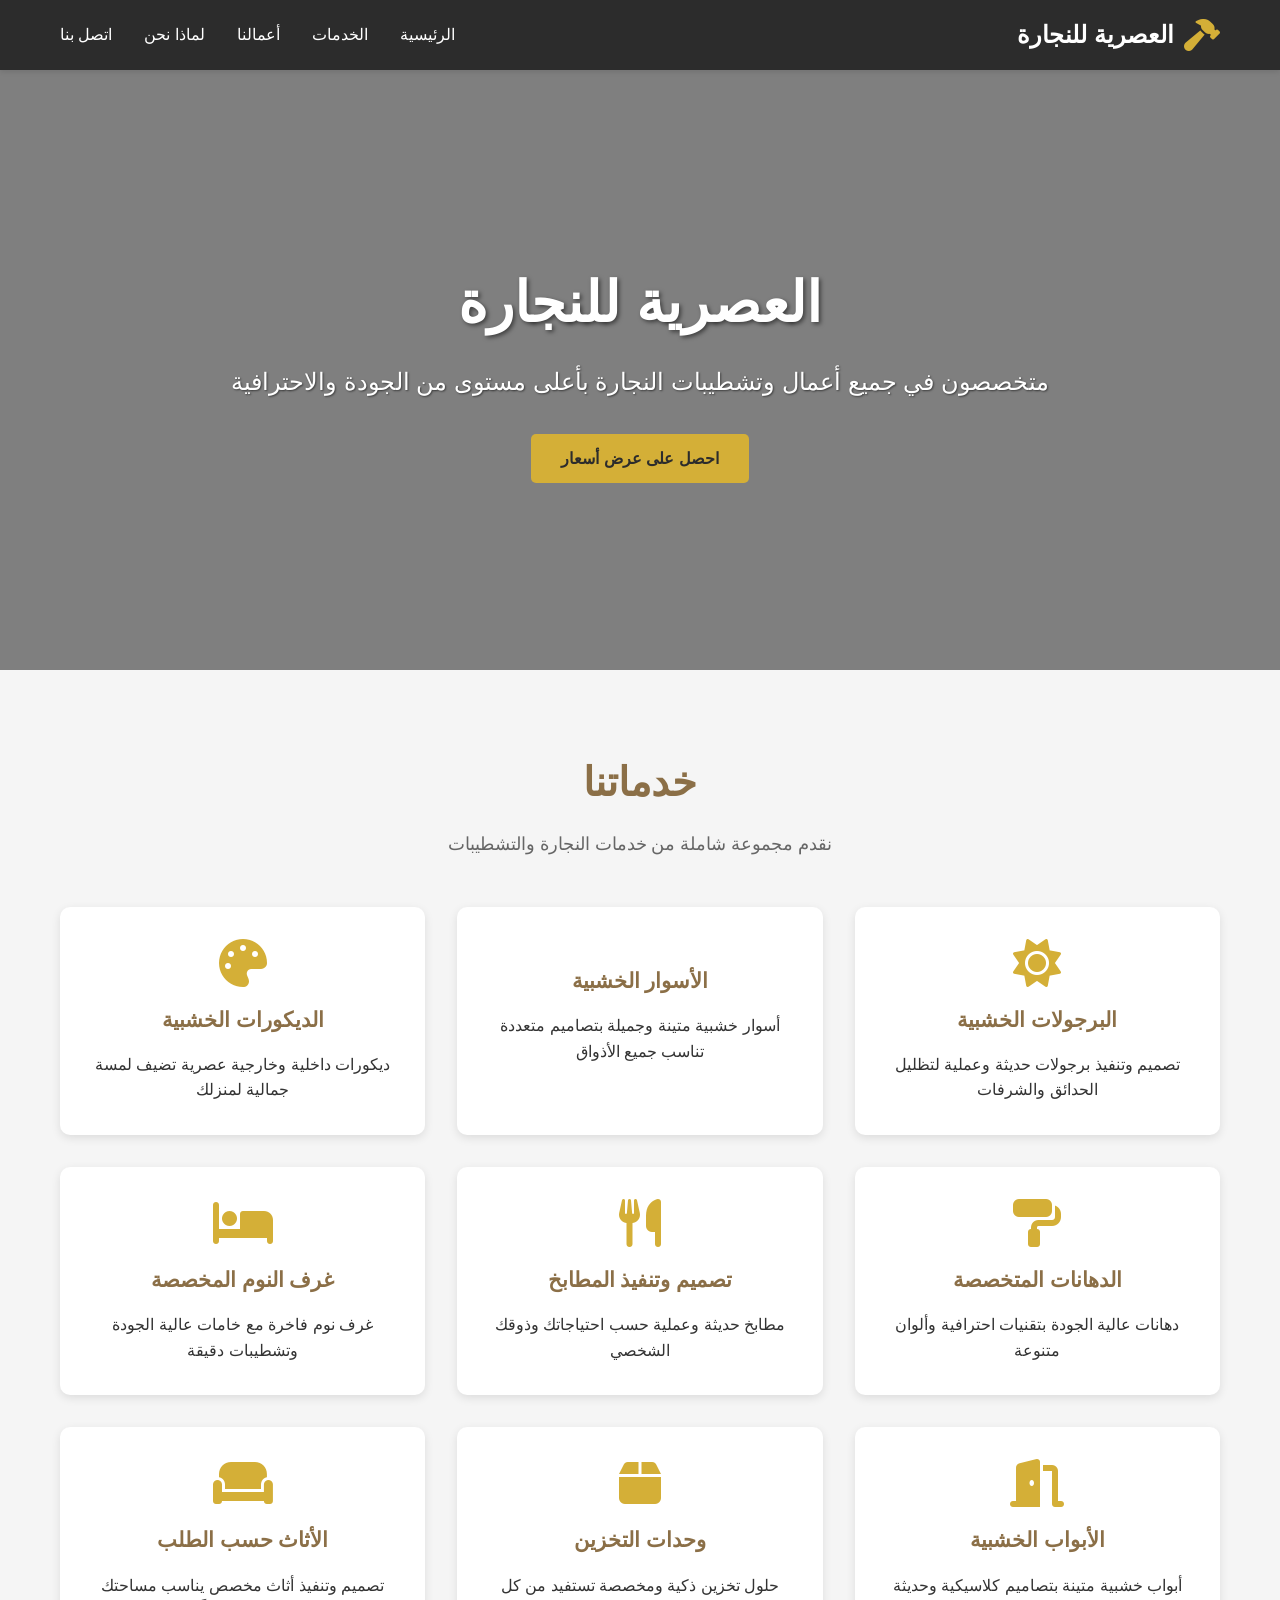
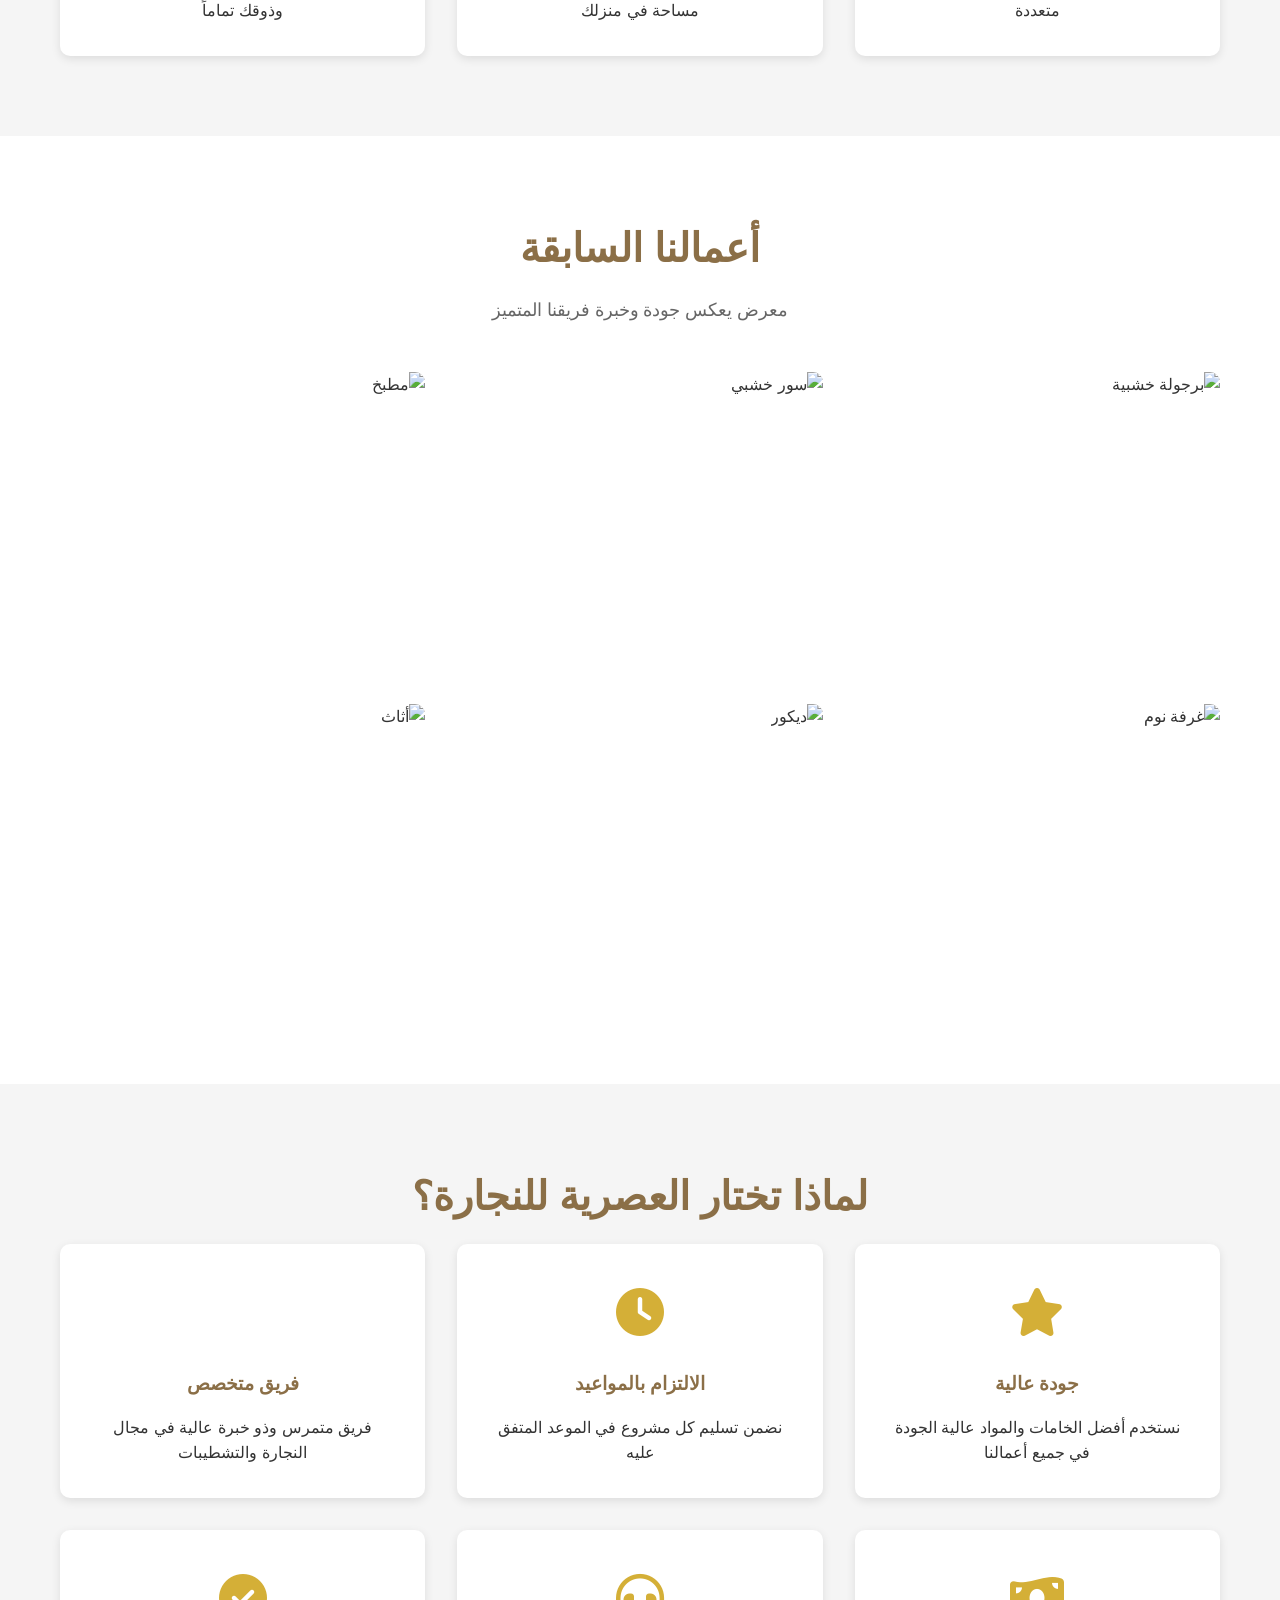
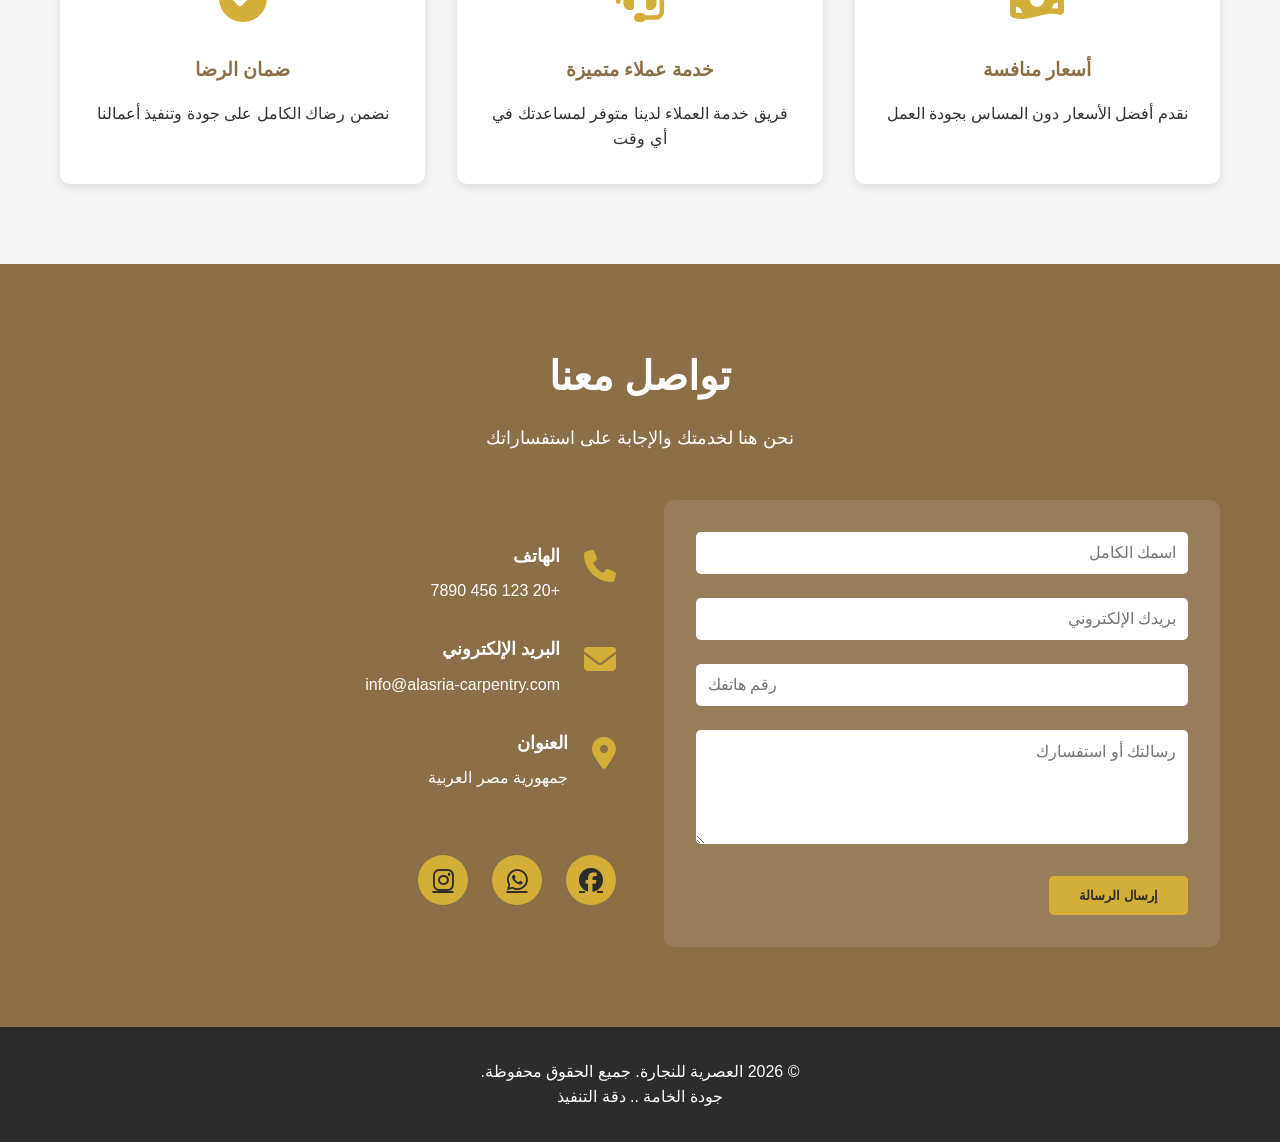
==== index.html @ afbfb650 "Initial commit: Complete Al-Asria Carpentry website with HTML, CSS, and JavaScript" ====
<!DOCTYPE html>
<html lang="ar" dir="rtl">
<head>
    <meta charset="UTF-8">
    <meta name="viewport" content="width=device-width, initial-scale=1.0">
    <title>العصرية للنجارة - متخصصون في أعمال النجارة والتشطيبات</title>
    <link rel="stylesheet" href="https://cdnjs.cloudflare.com/ajax/libs/font-awesome/6.4.0/css/all.min.css">
    <link rel="stylesheet" href="styles.css">
</head>
<body>
    <!-- Navigation Bar -->
    <nav class="navbar">
        <div class="container">
            <div class="nav-brand">
                <i class="fas fa-hammer"></i>
                <span>العصرية للنجارة</span>
            </div>
            <ul class="nav-menu">
                <li><a href="#home">الرئيسية</a></li>
                <li><a href="#services">الخدمات</a></li>
                <li><a href="#gallery">أعمالنا</a></li>
                <li><a href="#why-us">لماذا نحن</a></li>
                <li><a href="#contact">اتصل بنا</a></li>
            </ul>
            <div class="hamburger">
                <span></span>
                <span></span>
                <span></span>
            </div>
        </div>
    </nav>

    <!-- Hero Section -->
    <section id="home" class="hero">
        <div class="hero-content">
            <h1>العصرية للنجارة</h1>
            <p>متخصصون في جميع أعمال وتشطيبات النجارة بأعلى مستوى من الجودة والاحترافية</p>
            <a href="#contact" class="btn btn-primary">احصل على عرض أسعار</a>
        </div>
    </section>

    <!-- Services Section -->
    <section id="services" class="services">
        <div class="container">
            <h2>خدماتنا</h2>
            <p class="section-subtitle">نقدم مجموعة شاملة من خدمات النجارة والتشطيبات</p>
            
            <div class="services-grid">
                <div class="service-card">
                    <i class="fas fa-sun"></i>
                    <h3>البرجولات الخشبية</h3>
                    <p>تصميم وتنفيذ برجولات حديثة وعملية لتظليل الحدائق والشرفات</p>
                </div>

                <div class="service-card">
                    <i class="fas fa-fence"></i>
                    <h3>الأسوار الخشبية</h3>
                    <p>أسوار خشبية متينة وجميلة بتصاميم متعددة تناسب جميع الأذواق</p>
                </div>

                <div class="service-card">
                    <i class="fas fa-palette"></i>
                    <h3>الديكورات الخشبية</h3>
                    <p>ديكورات داخلية وخارجية عصرية تضيف لمسة جمالية لمنزلك</p>
                </div>

                <div class="service-card">
                    <i class="fas fa-paint-roller"></i>
                    <h3>الدهانات المتخصصة</h3>
                    <p>دهانات عالية الجودة بتقنيات احترافية وألوان متنوعة</p>
                </div>

                <div class="service-card">
                    <i class="fas fa-utensils"></i>
                    <h3>تصميم وتنفيذ المطابخ</h3>
                    <p>مطابخ حديثة وعملية حسب احتياجاتك وذوقك الشخصي</p>
                </div>

                <div class="service-card">
                    <i class="fas fa-bed"></i>
                    <h3>غرف النوم المخصصة</h3>
                    <p>غرف نوم فاخرة مع خامات عالية الجودة وتشطيبات دقيقة</p>
                </div>

                <div class="service-card">
                    <i class="fas fa-door-open"></i>
                    <h3>الأبواب الخشبية</h3>
                    <p>أبواب خشبية متينة بتصاميم كلاسيكية وحديثة متعددة</p>
                </div>

                <div class="service-card">
                    <i class="fas fa-box"></i>
                    <h3>وحدات التخزين</h3>
                    <p>حلول تخزين ذكية ومخصصة تستفيد من كل مساحة في منزلك</p>
                </div>

                <div class="service-card">
                    <i class="fas fa-couch"></i>
                    <h3>الأثاث حسب الطلب</h3>
                    <p>تصميم وتنفيذ أثاث مخصص يناسب مساحتك وذوقك تماماً</p>
                </div>
            </div>
        </div>
    </section>

    <!-- Gallery Section -->
    <section id="gallery" class="gallery">
        <div class="container">
            <h2>أعمالنا السابقة</h2>
            <p class="section-subtitle">معرض يعكس جودة وخبرة فريقنا المتميز</p>
            
            <div class="gallery-grid">
                <div class="gallery-item">
                    <img src="https://via.placeholder.com/400x300?text=برجولة+خشبية" alt="برجولة خشبية">
                    <div class="gallery-overlay">
                        <h4>برجولة حديثة</h4>
                    </div>
                </div>

                <div class="gallery-item">
                    <img src="https://via.placeholder.com/400x300?text=سور+خشبي" alt="سور خشبي">
                    <div class="gallery-overlay">
                        <h4>سور خشبي عصري</h4>
                    </div>
                </div>

                <div class="gallery-item">
                    <img src="https://via.placeholder.com/400x300?text=مطبخ+مخصص" alt="مطبخ">
                    <div class="gallery-overlay">
                        <h4>مطبخ حديث</h4>
                    </div>
                </div>

                <div class="gallery-item">
                    <img src="https://via.placeholder.com/400x300?text=غرفة+نوم" alt="غرفة نوم">
                    <div class="gallery-overlay">
                        <h4>غرفة نوم فاخرة</h4>
                    </div>
                </div>

                <div class="gallery-item">
                    <img src="https://via.placeholder.com/400x300?text=ديكور+داخلي" alt="ديكور">
                    <div class="gallery-overlay">
                        <h4>ديكور داخلي</h4>
                    </div>
                </div>

                <div class="gallery-item">
                    <img src="https://via.placeholder.com/400x300?text=أثاث+مخصص" alt="أثاث">
                    <div class="gallery-overlay">
                        <h4>أثاث حسب الطلب</h4>
                    </div>
                </div>
            </div>
        </div>
    </section>

    <!-- Why Us Section -->
    <section id="why-us" class="why-us">
        <div class="container">
            <h2>لماذا تختار العصرية للنجارة؟</h2>
            
            <div class="why-us-grid">
                <div class="why-us-card">
                    <div class="icon">
                        <i class="fas fa-star"></i>
                    </div>
                    <h3>جودة عالية</h3>
                    <p>نستخدم أفضل الخامات والمواد عالية الجودة في جميع أعمالنا</p>
                </div>

                <div class="why-us-card">
                    <div class="icon">
                        <i class="fas fa-clock"></i>
                    </div>
                    <h3>الالتزام بالمواعيد</h3>
                    <p>نضمن تسليم كل مشروع في الموعد المتفق عليه</p>
                </div>

                <div class="why-us-card">
                    <div class="icon">
                        <i class="fas fa-hammer-head"></i>
                    </div>
                    <h3>فريق متخصص</h3>
                    <p>فريق متمرس وذو خبرة عالية في مجال النجارة والتشطيبات</p>
                </div>

                <div class="why-us-card">
                    <div class="icon">
                        <i class="fas fa-money-bill-wave"></i>
                    </div>
                    <h3>أسعار منافسة</h3>
                    <p>نقدم أفضل الأسعار دون المساس بجودة العمل</p>
                </div>

                <div class="why-us-card">
                    <div class="icon">
                        <i class="fas fa-headset"></i>
                    </div>
                    <h3>خدمة عملاء متميزة</h3>
                    <p>فريق خدمة العملاء لدينا متوفر لمساعدتك في أي وقت</p>
                </div>

                <div class="why-us-card">
                    <div class="icon">
                        <i class="fas fa-check-circle"></i>
                    </div>
                    <h3>ضمان الرضا</h3>
                    <p>نضمن رضاك الكامل على جودة وتنفيذ أعمالنا</p>
                </div>
            </div>
        </div>
    </section>

    <!-- Contact Section -->
    <section id="contact" class="contact">
        <div class="container">
            <h2>تواصل معنا</h2>
            <p class="section-subtitle">نحن هنا لخدمتك والإجابة على استفساراتك</p>
            
            <div class="contact-wrapper">
                <div class="contact-form">
                    <form id="contactForm">
                        <div class="form-group">
                            <input type="text" placeholder="اسمك الكامل" required>
                        </div>
                        <div class="form-group">
                            <input type="email" placeholder="بريدك الإلكتروني" required>
                        </div>
                        <div class="form-group">
                            <input type="tel" placeholder="رقم هاتفك" required>
                        </div>
                        <div class="form-group">
                            <textarea placeholder="رسالتك أو استفسارك" rows="5" required></textarea>
                        </div>
                        <button type="submit" class="btn btn-primary">إرسال الرسالة</button>
                    </form>
                </div>

                <div class="contact-info">
                    <div class="info-item">
                        <i class="fas fa-phone"></i>
                        <div>
                            <h4>الهاتف</h4>
                            <p>+20 123 456 7890</p>
                        </div>
                    </div>

                    <div class="info-item">
                        <i class="fas fa-envelope"></i>
                        <div>
                            <h4>البريد الإلكتروني</h4>
                            <p>info@alasria-carpentry.com</p>
                        </div>
                    </div>

                    <div class="info-item">
                        <i class="fas fa-map-marker-alt"></i>
                        <div>
                            <h4>العنوان</h4>
                            <p>جمهورية مصر العربية</p>
                        </div>
                    </div>

                    <div class="social-links">
                        <a href="https://facebook.com" target="_blank"><i class="fab fa-facebook"></i></a>
                        <a href="https://wa.me/201234567890" target="_blank"><i class="fab fa-whatsapp"></i></a>
                        <a href="https://instagram.com" target="_blank"><i class="fab fa-instagram"></i></a>
                    </div>
                </div>
            </div>
        </div>
    </section>

    <!-- Footer -->
    <footer class="footer">
        <div class="container">
            <p>&copy; 2026 العصرية للنجارة. جميع الحقوق محفوظة.</p>
            <p>جودة الخامة .. دقة التنفيذ</p>
        </div>
    </footer>

    <script src="script.js"></script>
</body>
</html>
---- styles.css ----
* {
    margin: 0;
    padding: 0;
    box-sizing: border-box;
}

:root {
    --primary-color: #8B6F47;
    --secondary-color: #D4AF37;
    --dark-color: #2C2C2C;
    --light-color: #F5F5F5;
    --text-color: #333;
}

body {
    font-family: 'Segoe UI', Tahoma, Geneva, Verdana, sans-serif;
    line-height: 1.6;
    color: var(--text-color);
}

.container {
    max-width: 1200px;
    margin: 0 auto;
    padding: 0 20px;
}

/* Navbar */
.navbar {
    background-color: var(--dark-color);
    color: white;
    padding: 1rem 0;
    position: sticky;
    top: 0;
    z-index: 100;
    box-shadow: 0 2px 5px rgba(0,0,0,0.1);
}

.navbar .container {
    display: flex;
    justify-content: space-between;
    align-items: center;
}

.nav-brand {
    font-size: 1.5rem;
    font-weight: bold;
    display: flex;
    align-items: center;
    gap: 10px;
}

.nav-brand i {
    color: var(--secondary-color);
    font-size: 2rem;
}

.nav-menu {
    display: flex;
    list-style: none;
    gap: 2rem;
}

.nav-menu a {
    color: white;
    text-decoration: none;
    transition: color 0.3s;
}

.nav-menu a:hover {
    color: var(--secondary-color);
}

.hamburger {
    display: none;
    flex-direction: column;
    cursor: pointer;
}

.hamburger span {
    width: 25px;
    height: 3px;
    background-color: white;
    margin: 5px 0;
    border-radius: 3px;
    transition: 0.3s;
}

/* Hero Section */
.hero {
    background: linear-gradient(rgba(0,0,0,0.5), rgba(0,0,0,0.5)), 
                url('https://via.placeholder.com/1920x600?text=Wood+Carpentry') center/cover;
    color: white;
    height: 600px;
    display: flex;
    align-items: center;
    justify-content: center;
    text-align: center;
}

.hero-content h1 {
    font-size: 3.5rem;
    margin-bottom: 1rem;
    text-shadow: 2px 2px 4px rgba(0,0,0,0.5);
}

.hero-content p {
    font-size: 1.5rem;
    margin-bottom: 2rem;
    text-shadow: 1px 1px 2px rgba(0,0,0,0.5);
}

/* Buttons */
.btn {
    display: inline-block;
    padding: 12px 30px;
    border-radius: 5px;
    text-decoration: none;
    font-weight: bold;
    transition: all 0.3s;
    border: none;
    cursor: pointer;
}

.btn-primary {
    background-color: var(--secondary-color);
    color: var(--dark-color);
}

.btn-primary:hover {
    transform: translateY(-2px);
    box-shadow: 0 5px 15px rgba(212, 175, 55, 0.3);
}

/* Sections */
section {
    padding: 5rem 0;
}

h2 {
    font-size: 2.5rem;
    margin-bottom: 1rem;
    color: var(--primary-color);
    text-align: center;
}

.section-subtitle {
    text-align: center;
    color: #666;
    margin-bottom: 3rem;
    font-size: 1.1rem;
}

/* Services Section */
.services {
    background-color: var(--light-color);
}

.services-grid {
    display: grid;
    grid-template-columns: repeat(auto-fit, minmax(300px, 1fr));
    gap: 2rem;
}

.service-card {
    background: white;
    padding: 2rem;
    border-radius: 10px;
    text-align: center;
    box-shadow: 0 3px 10px rgba(0,0,0,0.1);
    transition: all 0.3s;
}

.service-card:hover {
    transform: translateY(-10px);
    box-shadow: 0 10px 25px rgba(0,0,0,0.15);
}

.service-card i {
    font-size: 3rem;
    color: var(--secondary-color);
    margin-bottom: 1rem;
}

.service-card h3 {
    color: var(--primary-color);
    margin-bottom: 1rem;
    font-size: 1.3rem;
}

/* Gallery Section */
.gallery-grid {
    display: grid;
    grid-template-columns: repeat(auto-fit, minmax(300px, 1fr));
    gap: 2rem;
}

.gallery-item {
    position: relative;
    overflow: hidden;
    border-radius: 10px;
    height: 300px;
}

.gallery-item img {
    width: 100%;
    height: 100%;
    object-fit: cover;
    transition: transform 0.3s;
}

.gallery-item:hover img {
    transform: scale(1.1);
}

.gallery-overlay {
    position: absolute;
    bottom: 0;
    left: 0;
    right: 0;
    background: linear-gradient(transparent, rgba(0,0,0,0.8));
    color: white;
    padding: 2rem;
    transform: translateY(100%);
    transition: transform 0.3s;
    display: flex;
    align-items: flex-end;
    height: 100%;
}

.gallery-item:hover .gallery-overlay {
    transform: translateY(0);
}

.gallery-overlay h4 {
    font-size: 1.3rem;
}

/* Why Us Section */
.why-us {
    background-color: var(--light-color);
}

.why-us-grid {
    display: grid;
    grid-template-columns: repeat(auto-fit, minmax(280px, 1fr));
    gap: 2rem;
}

.why-us-card {
    background: white;
    padding: 2rem;
    border-radius: 10px;
    text-align: center;
    box-shadow: 0 3px 10px rgba(0,0,0,0.1);
}

.why-us-card .icon {
    font-size: 3rem;
    color: var(--secondary-color);
    margin-bottom: 1rem;
}

.why-us-card h3 {
    color: var(--primary-color);
    margin-bottom: 1rem;
}

/* Contact Section */
.contact {
    background-color: var(--primary-color);
    color: white;
}

.contact h2,
.contact .section-subtitle {
    color: white;
}

.contact-wrapper {
    display: grid;
    grid-template-columns: 1fr 1fr;
    gap: 3rem;
    align-items: center;
}

.contact-form {
    background: rgba(255,255,255,0.1);
    padding: 2rem;
    border-radius: 10px;
}

.form-group {
    margin-bottom: 1.5rem;
}

.form-group input,
.form-group textarea {
    width: 100%;
    padding: 12px;
    border: none;
    border-radius: 5px;
    font-family: inherit;
    font-size: 1rem;
}

.form-group textarea {
    resize: vertical;
}

.contact-info {
    display: flex;
    flex-direction: column;
    gap: 2rem;
}

.info-item {
    display: flex;
    gap: 1.5rem;
    align-items: flex-start;
}

.info-item i {
    font-size: 2rem;
    color: var(--secondary-color);
    margin-top: 0.5rem;
}

.info-item h4 {
    margin-bottom: 0.5rem;
    font-size: 1.1rem;
}

.social-links {
    display: flex;
    gap: 1.5rem;
    margin-top: 2rem;
}

.social-links a {
    display: inline-block;
    width: 50px;
    height: 50px;
    background: var(--secondary-color);
    color: var(--dark-color);
    border-radius: 50%;
    display: flex;
    align-items: center;
    justify-content: center;
    font-size: 1.5rem;
    transition: all 0.3s;
}

.social-links a:hover {
    transform: scale(1.1);
}

/* Footer */
.footer {
    background-color: var(--dark-color);
    color: white;
    text-align: center;
    padding: 2rem 0;
}

/* Responsive */
@media (max-width: 768px) {
    .hamburger {
        display: flex;
    }

    .nav-menu {
        position: absolute;
        top: 70px;
        right: -100%;
        flex-direction: column;
        background-color: var(--dark-color);
        width: 100%;
        text-align: center;
        transition: 0.3s;
        gap: 0;
    }

    .nav-menu.active {
        right: 0;
    }

    .hero-content h1 {
        font-size: 2rem;
    }

    .hero-content p {
        font-size: 1rem;
    }

    .hero {
        height: 400px;
    }

    h2 {
        font-size: 2rem;
    }

    .contact-wrapper {
        grid-template-columns: 1fr;
    }

    .services-grid,
    .why-us-grid,
    .gallery-grid {
        grid-template-columns: 1fr;
    }
}
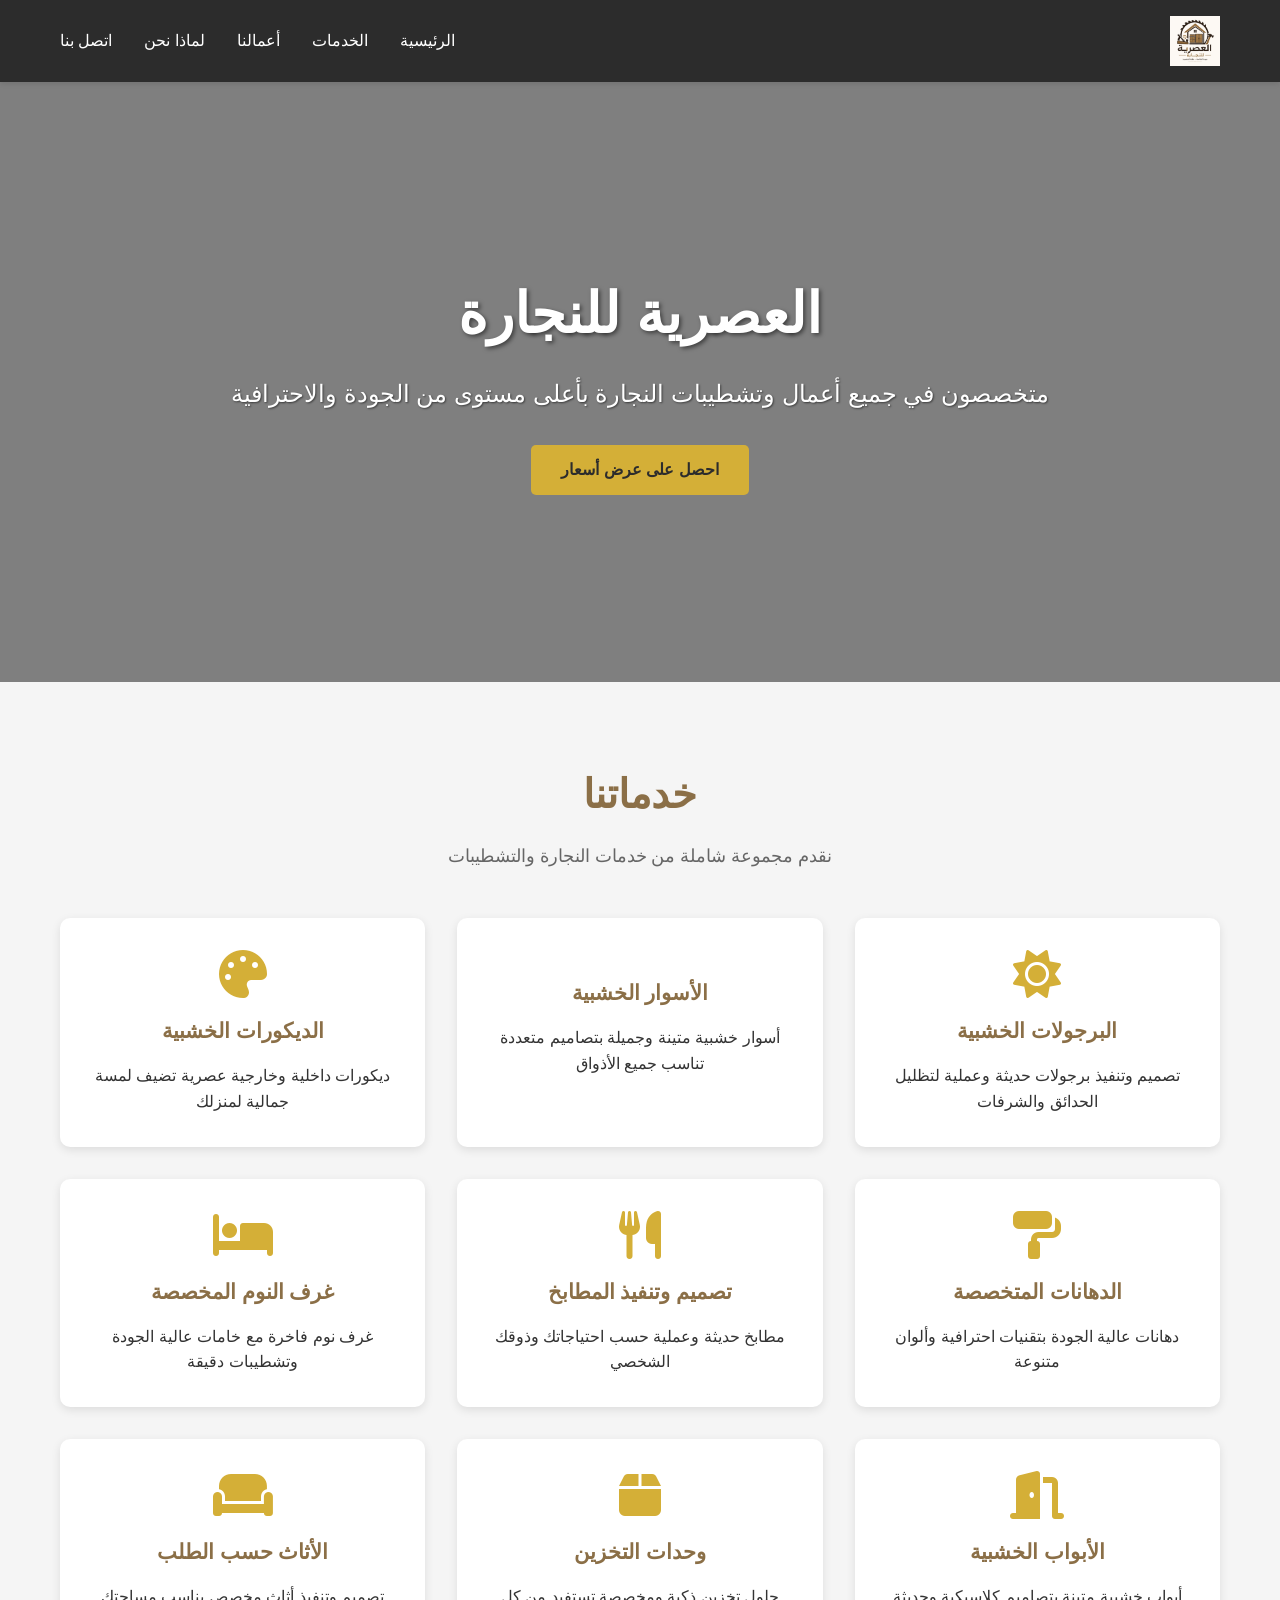
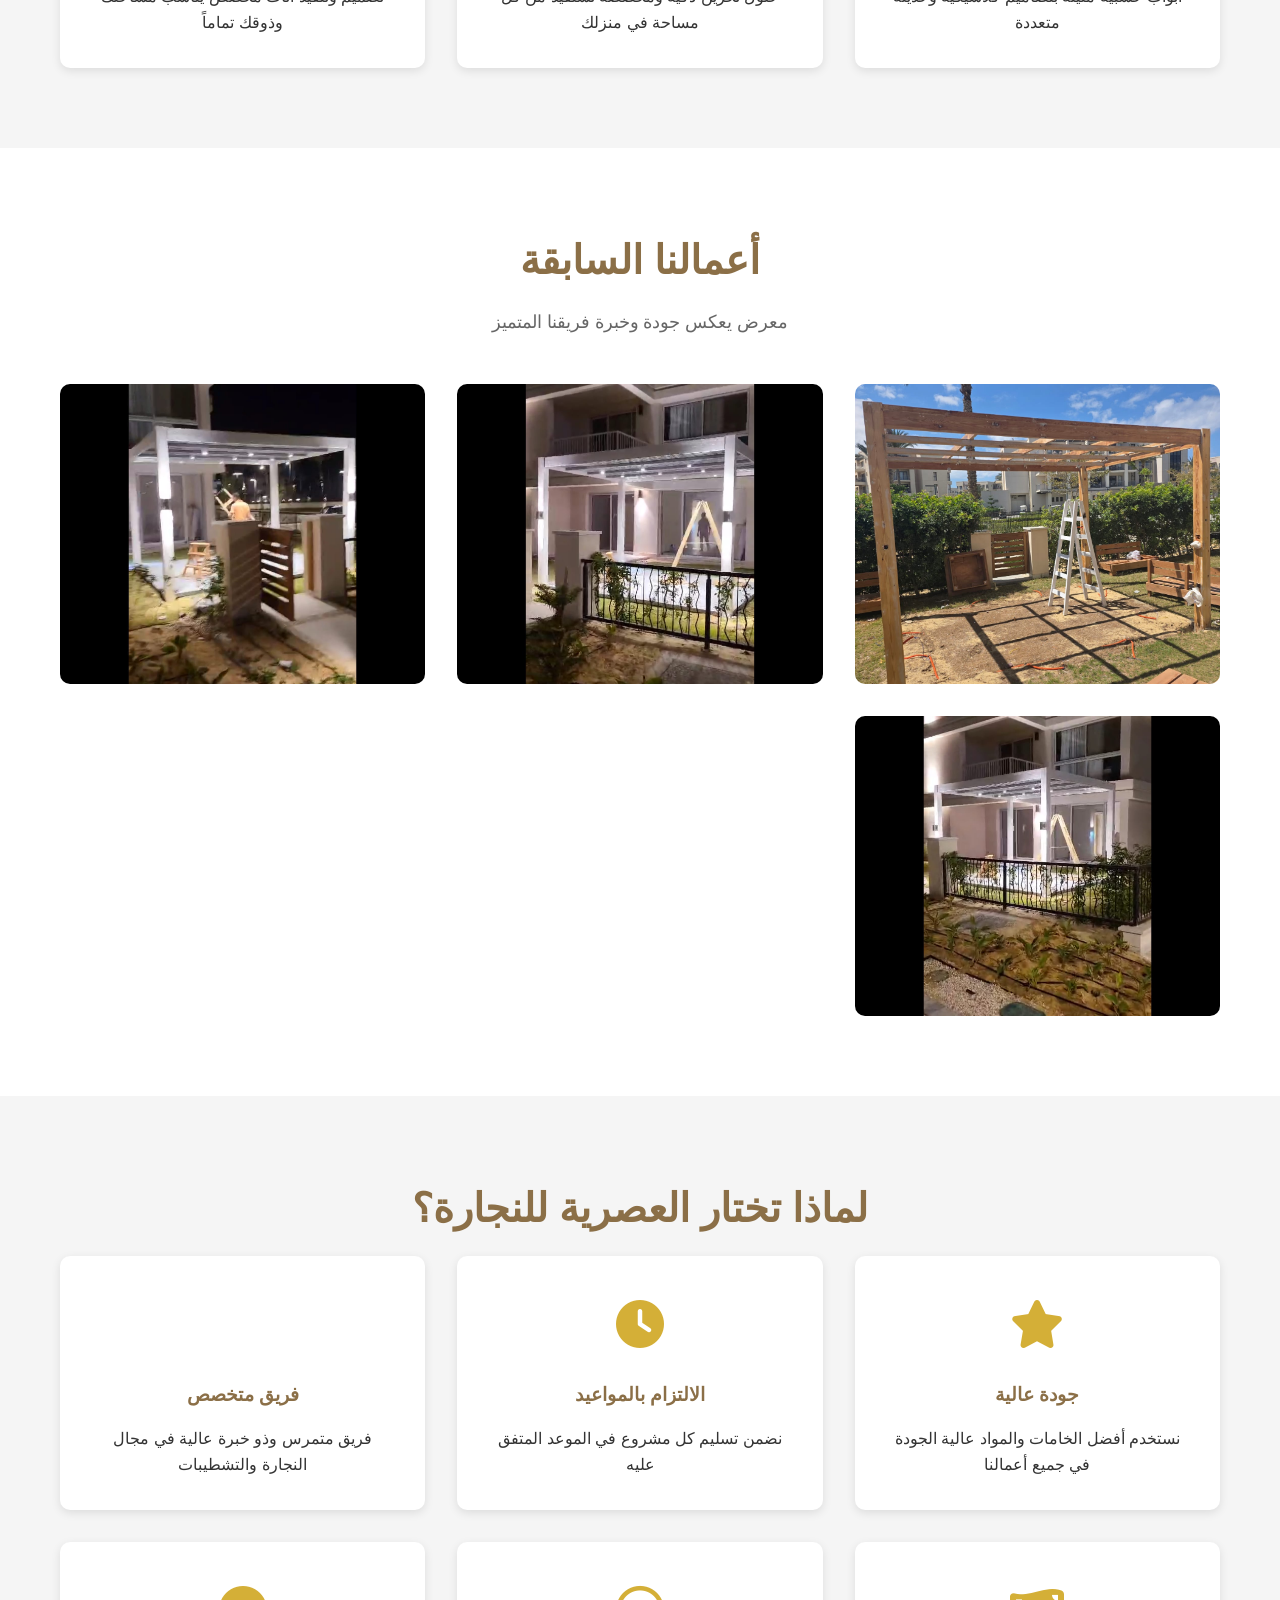
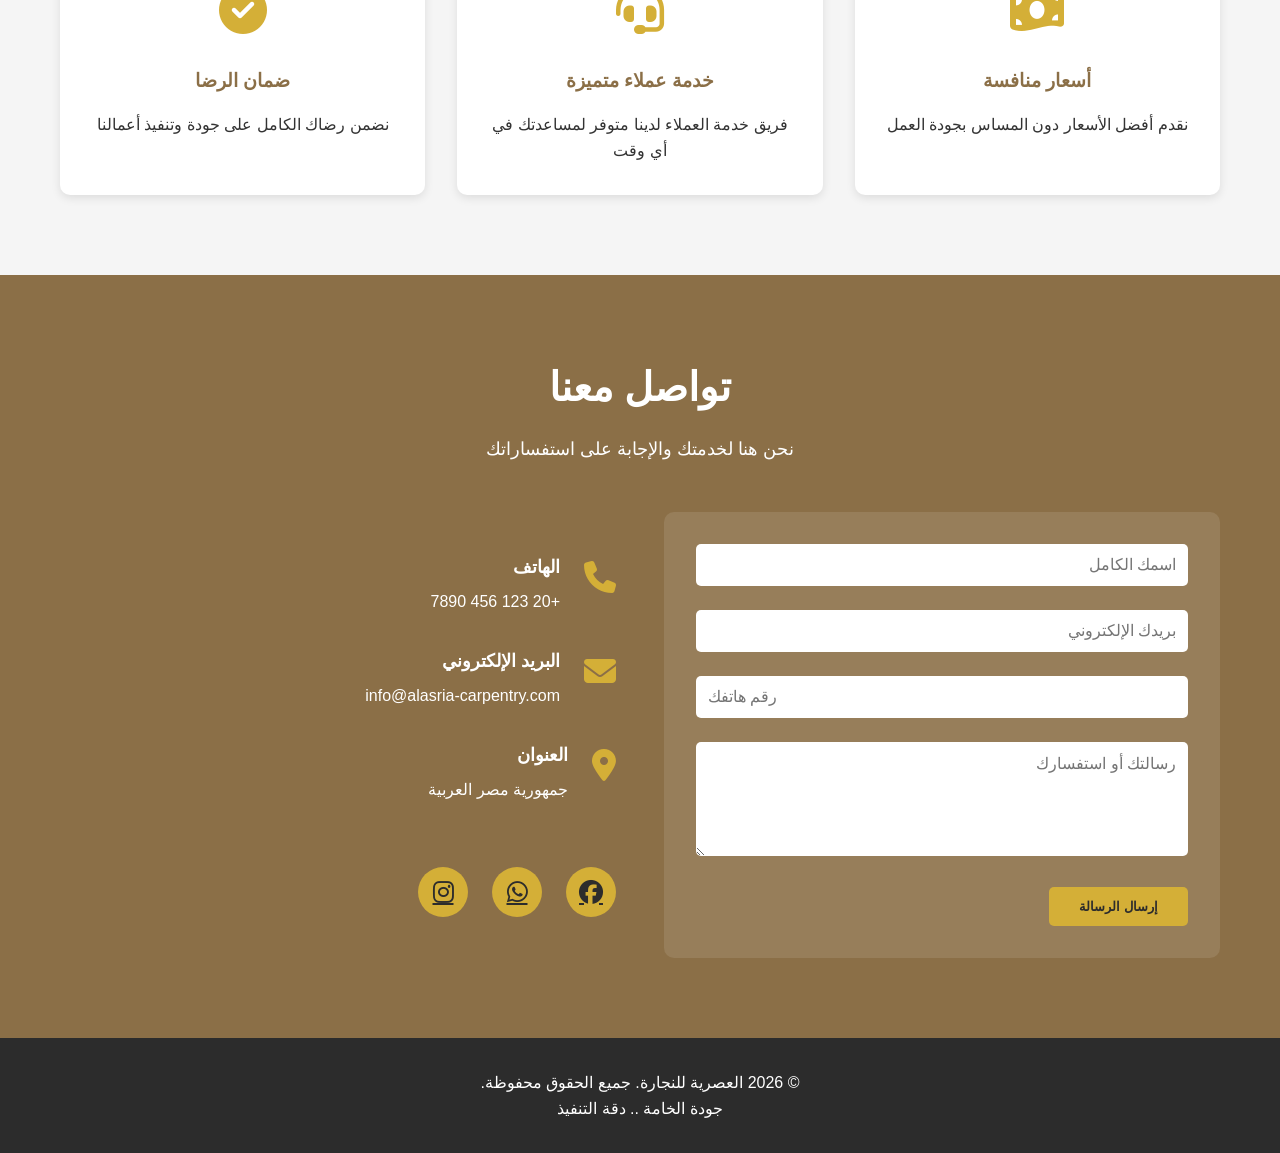
==== commit 4b749546: "Add new images and update index.html to use them" ====
--- a/index.html
+++ b/index.html
@@ -12,8 +12,7 @@
     <nav class="navbar">
         <div class="container">
             <div class="nav-brand">
-                <i class="fas fa-hammer"></i>
-                <span>العصرية للنجارة</span>
+                <img src="images/logo.png" alt="العصرية للنجارة" style="max-height: 50px;">
             </div>
             <ul class="nav-menu">
                 <li><a href="#home">الرئيسية</a></li>
@@ -111,44 +110,30 @@
             
             <div class="gallery-grid">
                 <div class="gallery-item">
-                    <img src="https://via.placeholder.com/400x300?text=برجولة+خشبية" alt="برجولة خشبية">
-                    <div class="gallery-overlay">
-                        <h4>برجولة حديثة</h4>
-                    </div>
-                </div>
-
-                <div class="gallery-item">
-                    <img src="https://via.placeholder.com/400x300?text=سور+خشبي" alt="سور خشبي">
-                    <div class="gallery-overlay">
-                        <h4>سور خشبي عصري</h4>
-                    </div>
-                </div>
-
-                <div class="gallery-item">
-                    <img src="https://via.placeholder.com/400x300?text=مطبخ+مخصص" alt="مطبخ">
-                    <div class="gallery-overlay">
-                        <h4>مطبخ حديث</h4>
-                    </div>
-                </div>
-
-                <div class="gallery-item">
-                    <img src="https://via.placeholder.com/400x300?text=غرفة+نوم" alt="غرفة نوم">
-                    <div class="gallery-overlay">
-                        <h4>غرفة نوم فاخرة</h4>
-                    </div>
-                </div>
-
-                <div class="gallery-item">
-                    <img src="https://via.placeholder.com/400x300?text=ديكور+داخلي" alt="ديكور">
-                    <div class="gallery-overlay">
-                        <h4>ديكور داخلي</h4>
-                    </div>
-                </div>
-
-                <div class="gallery-item">
-                    <img src="https://via.placeholder.com/400x300?text=أثاث+مخصص" alt="أثاث">
-                    <div class="gallery-overlay">
-                        <h4>أثاث حسب الطلب</h4>
+                    <img src="images/work1.jpg" alt="برجولة خشبية حديثة">
+                    <div class="gallery-overlay">
+                        <h4>برجولة حديثة (1)</h4>
+                    </div>
+                </div>
+
+                <div class="gallery-item">
+                    <img src="images/work2.jpg" alt="برجولة خشبية حديثة">
+                    <div class="gallery-overlay">
+                        <h4>برجولة حديثة (2)</h4>
+                    </div>
+                </div>
+
+                <div class="gallery-item">
+                    <img src="images/work3.jpg" alt="تصميم برجولة">
+                    <div class="gallery-overlay">
+                        <h4>تصميم برجولة</h4>
+                    </div>
+                </div>
+
+                <div class="gallery-item">
+                    <img src="images/work4.jpg" alt="تشطيب برجولة خشبية">
+                    <div class="gallery-overlay">
+                        <h4>تشطيب برجولة</h4>
                     </div>
                 </div>
             </div>
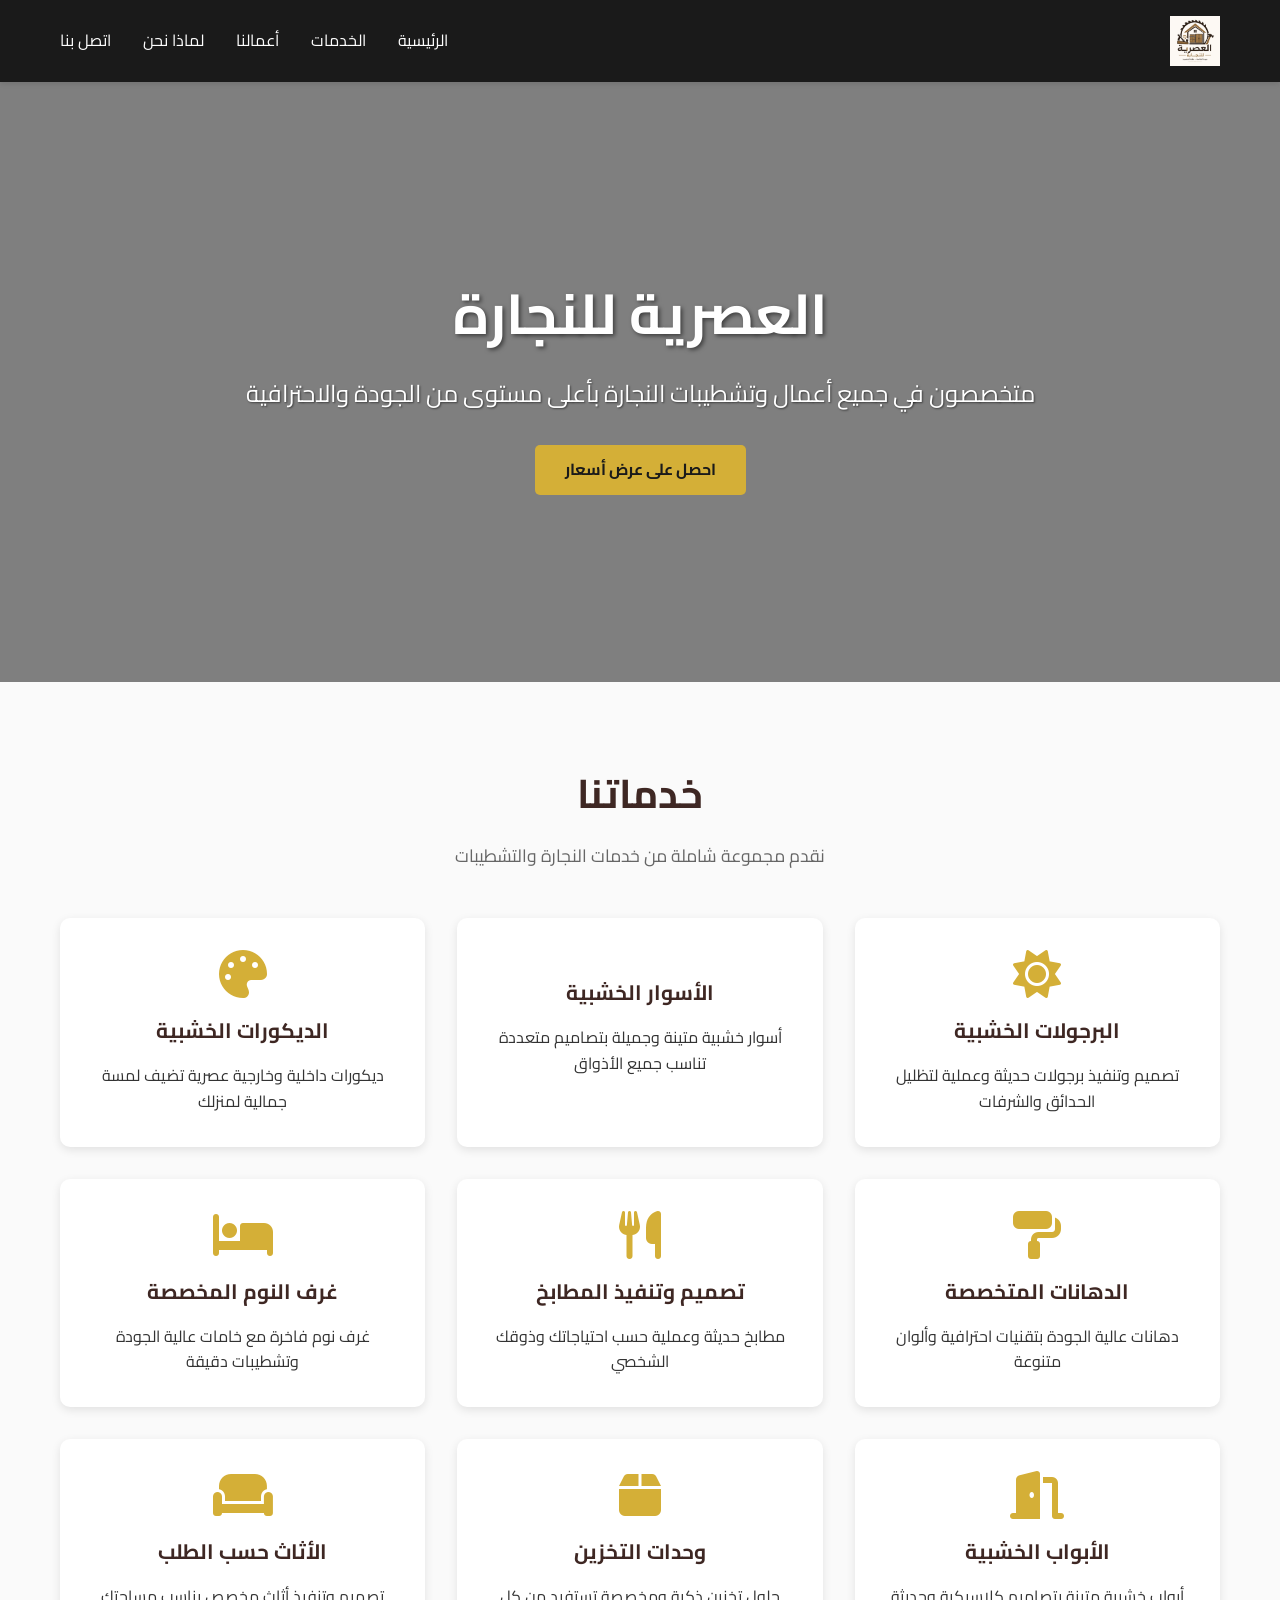
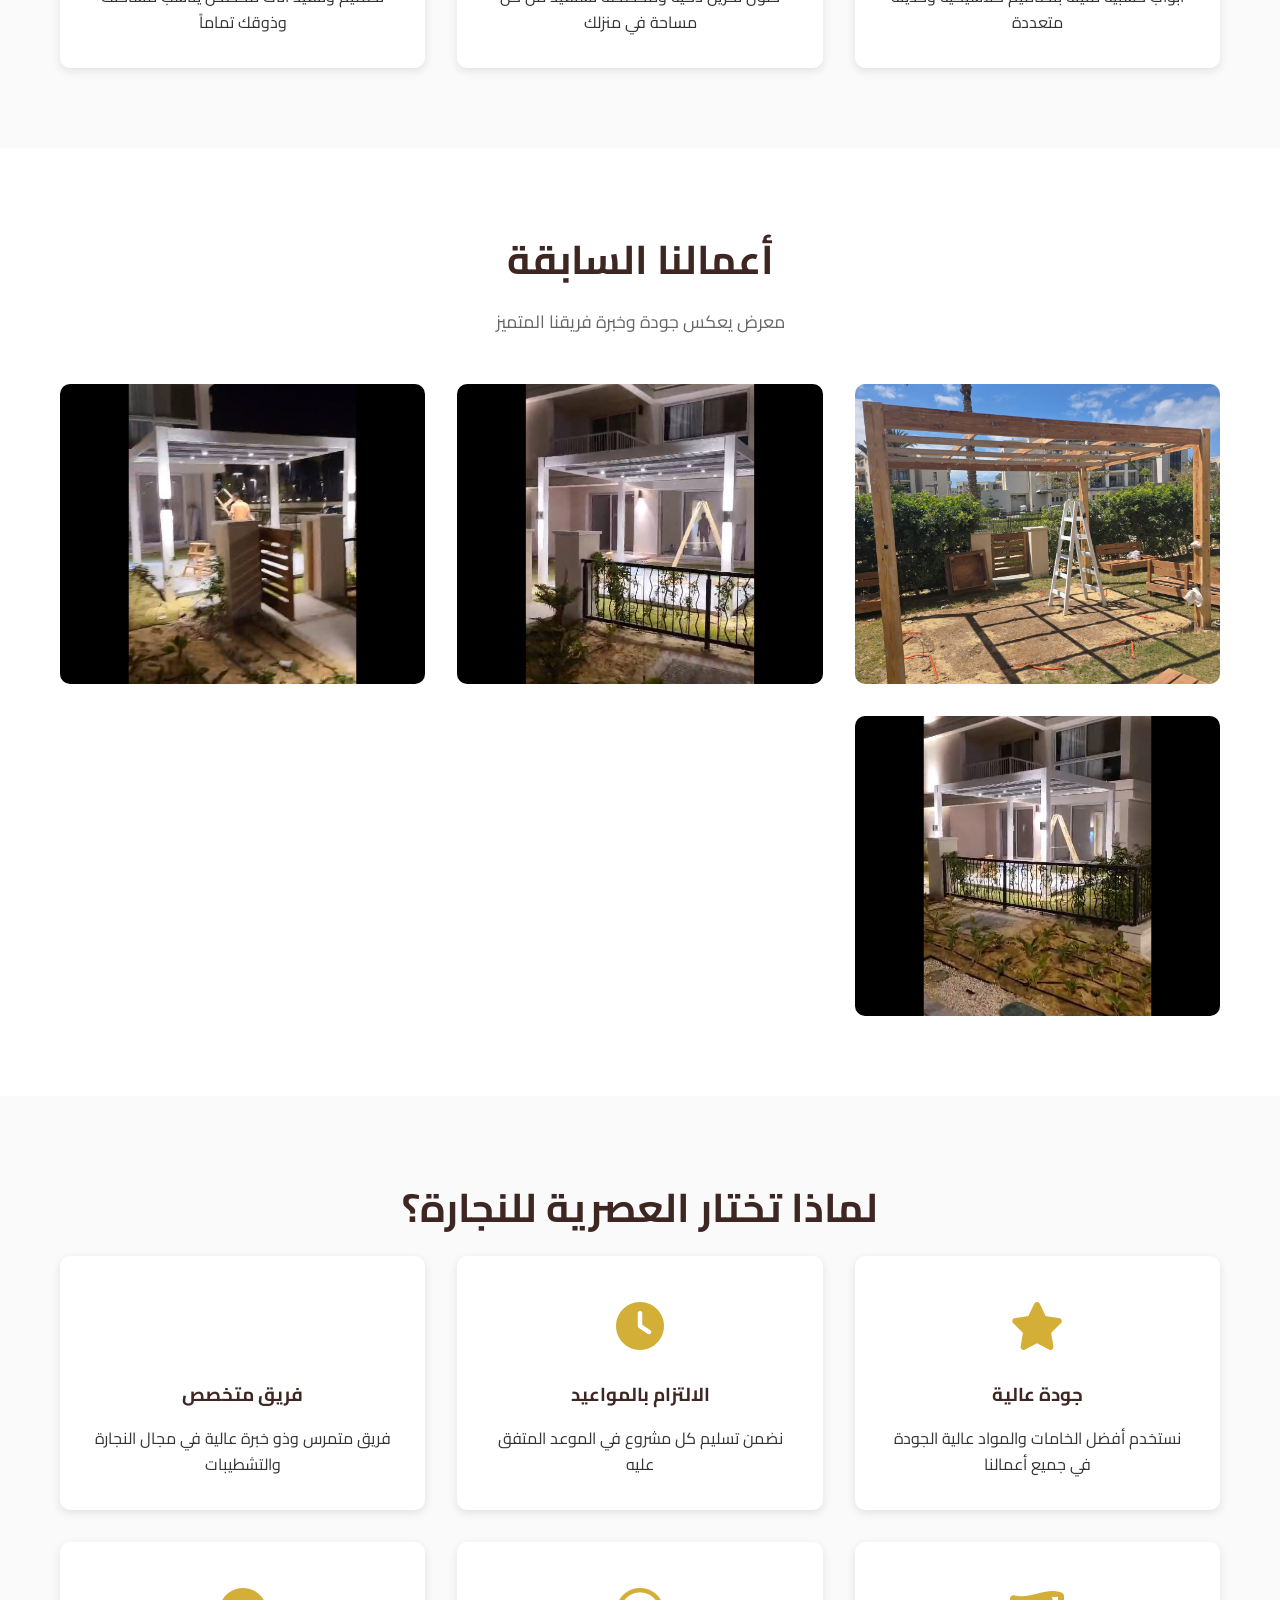
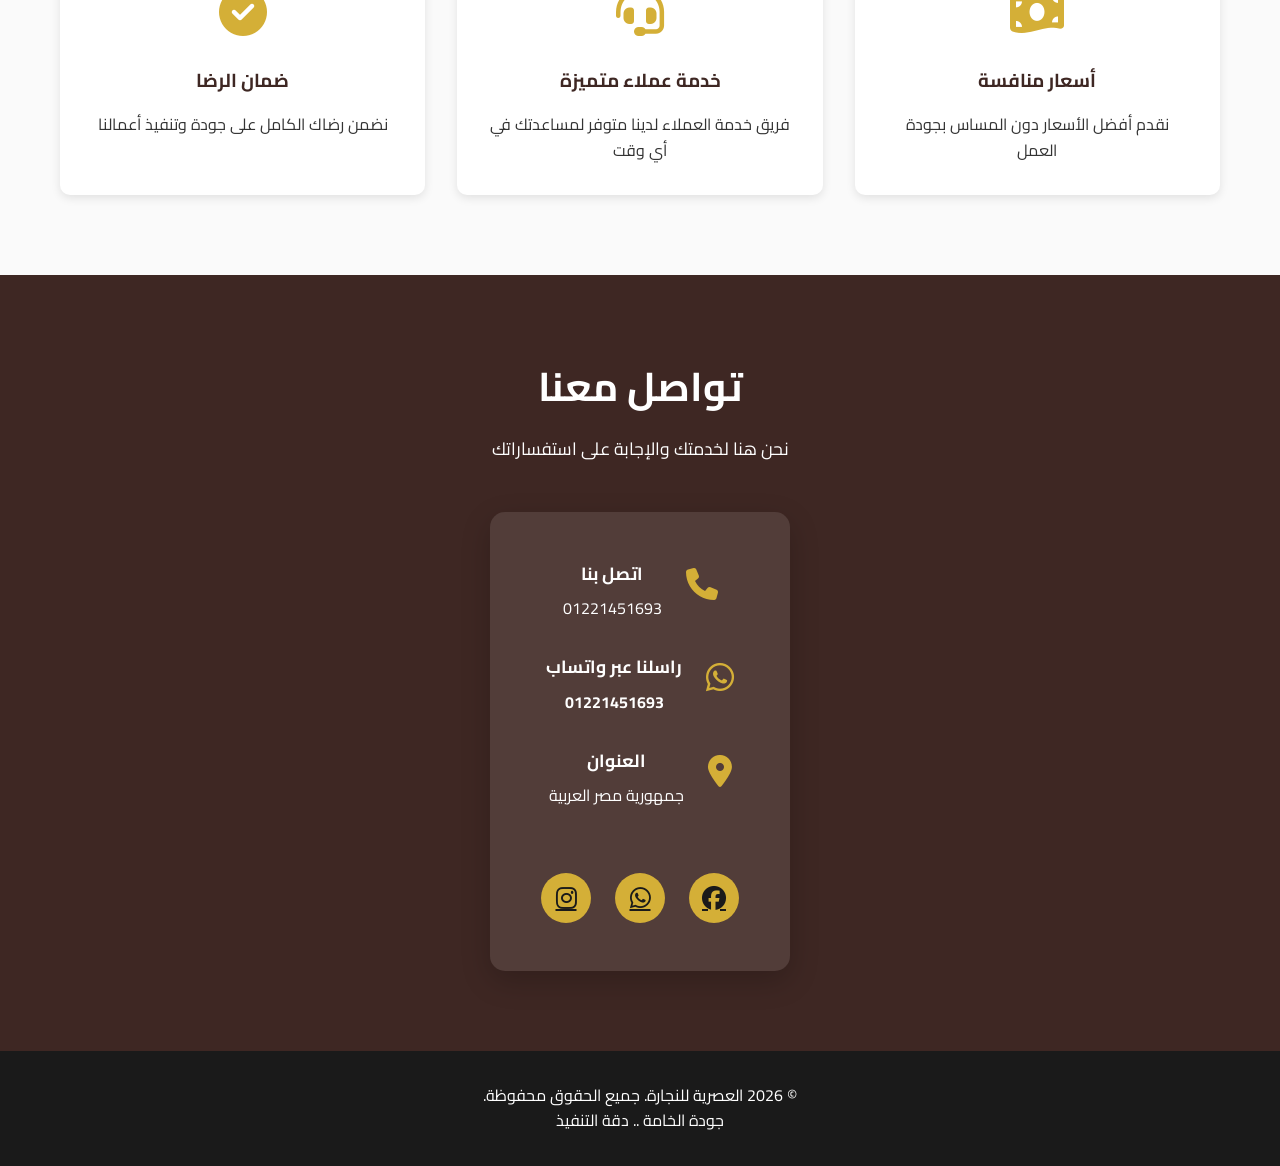
==== commit b4ef0757: "Update contact info, remove email form, and improve styling" ====
--- a/index.html
+++ b/index.html
@@ -4,6 +4,9 @@
     <meta charset="UTF-8">
     <meta name="viewport" content="width=device-width, initial-scale=1.0">
     <title>العصرية للنجارة - متخصصون في أعمال النجارة والتشطيبات</title>
+    <link rel="preconnect" href="https://fonts.googleapis.com">
+    <link rel="preconnect" href="https://fonts.gstatic.com" crossorigin>
+    <link href="https://fonts.googleapis.com/css2?family=Cairo:wght@400;600;700;800&display=swap" rel="stylesheet">
     <link rel="stylesheet" href="https://cdnjs.cloudflare.com/ajax/libs/font-awesome/6.4.0/css/all.min.css">
     <link rel="stylesheet" href="styles.css">
 </head>
@@ -204,38 +207,20 @@
             <p class="section-subtitle">نحن هنا لخدمتك والإجابة على استفساراتك</p>
             
             <div class="contact-wrapper">
-                <div class="contact-form">
-                    <form id="contactForm">
-                        <div class="form-group">
-                            <input type="text" placeholder="اسمك الكامل" required>
-                        </div>
-                        <div class="form-group">
-                            <input type="email" placeholder="بريدك الإلكتروني" required>
-                        </div>
-                        <div class="form-group">
-                            <input type="tel" placeholder="رقم هاتفك" required>
-                        </div>
-                        <div class="form-group">
-                            <textarea placeholder="رسالتك أو استفسارك" rows="5" required></textarea>
-                        </div>
-                        <button type="submit" class="btn btn-primary">إرسال الرسالة</button>
-                    </form>
-                </div>
-
-                <div class="contact-info">
+                <div class="contact-info centered-contact">
                     <div class="info-item">
                         <i class="fas fa-phone"></i>
                         <div>
-                            <h4>الهاتف</h4>
-                            <p>+20 123 456 7890</p>
+                            <h4>اتصل بنا</h4>
+                            <p dir="ltr" style="text-align: right;">01221451693</p>
                         </div>
                     </div>
 
                     <div class="info-item">
-                        <i class="fas fa-envelope"></i>
+                        <i class="fab fa-whatsapp"></i>
                         <div>
-                            <h4>البريد الإلكتروني</h4>
-                            <p>info@alasria-carpentry.com</p>
+                            <h4>راسلنا عبر واتساب</h4>
+                            <p><a href="https://wa.me/201221451693" target="_blank" class="whatsapp-link" dir="ltr" style="text-align: right;">01221451693</a></p>
                         </div>
                     </div>
 
@@ -247,9 +232,9 @@
                         </div>
                     </div>
 
-                    <div class="social-links">
+                    <div class="social-links centered-socials">
                         <a href="https://facebook.com" target="_blank"><i class="fab fa-facebook"></i></a>
-                        <a href="https://wa.me/201234567890" target="_blank"><i class="fab fa-whatsapp"></i></a>
+                        <a href="https://wa.me/201221451693" target="_blank"><i class="fab fa-whatsapp"></i></a>
                         <a href="https://instagram.com" target="_blank"><i class="fab fa-instagram"></i></a>
                     </div>
                 </div>
--- a/styles.css
+++ b/styles.css
@@ -5,15 +5,15 @@
 }
 
 :root {
-    --primary-color: #8B6F47;
+    --primary-color: #3e2723;
     --secondary-color: #D4AF37;
-    --dark-color: #2C2C2C;
-    --light-color: #F5F5F5;
+    --dark-color: #1a1a1a;
+    --light-color: #fafafa;
     --text-color: #333;
 }
 
 body {
-    font-family: 'Segoe UI', Tahoma, Geneva, Verdana, sans-serif;
+    font-family: 'Cairo', sans-serif;
     line-height: 1.6;
     color: var(--text-color);
 }
@@ -277,34 +277,35 @@
 }
 
 .contact-wrapper {
-    display: grid;
-    grid-template-columns: 1fr 1fr;
+    display: flex;
+    justify-content: center;
+    align-items: center;
     gap: 3rem;
-    align-items: center;
-}
-
-.contact-form {
-    background: rgba(255,255,255,0.1);
-    padding: 2rem;
-    border-radius: 10px;
-}
-
-.form-group {
-    margin-bottom: 1.5rem;
-}
-
-.form-group input,
-.form-group textarea {
-    width: 100%;
-    padding: 12px;
-    border: none;
-    border-radius: 5px;
-    font-family: inherit;
-    font-size: 1rem;
-}
-
-.form-group textarea {
-    resize: vertical;
+}
+
+.centered-contact {
+    text-align: center;
+    align-items: center;
+    background: rgba(255, 255, 255, 0.1);
+    padding: 3rem;
+    border-radius: 15px;
+    box-shadow: 0 10px 30px rgba(0,0,0,0.2);
+    min-width: 300px;
+}
+
+.centered-socials {
+    justify-content: center;
+}
+
+.whatsapp-link {
+    color: white;
+    text-decoration: none;
+    font-weight: bold;
+    transition: color 0.3s;
+}
+
+.whatsapp-link:hover {
+    color: var(--secondary-color);
 }
 
 .contact-info {
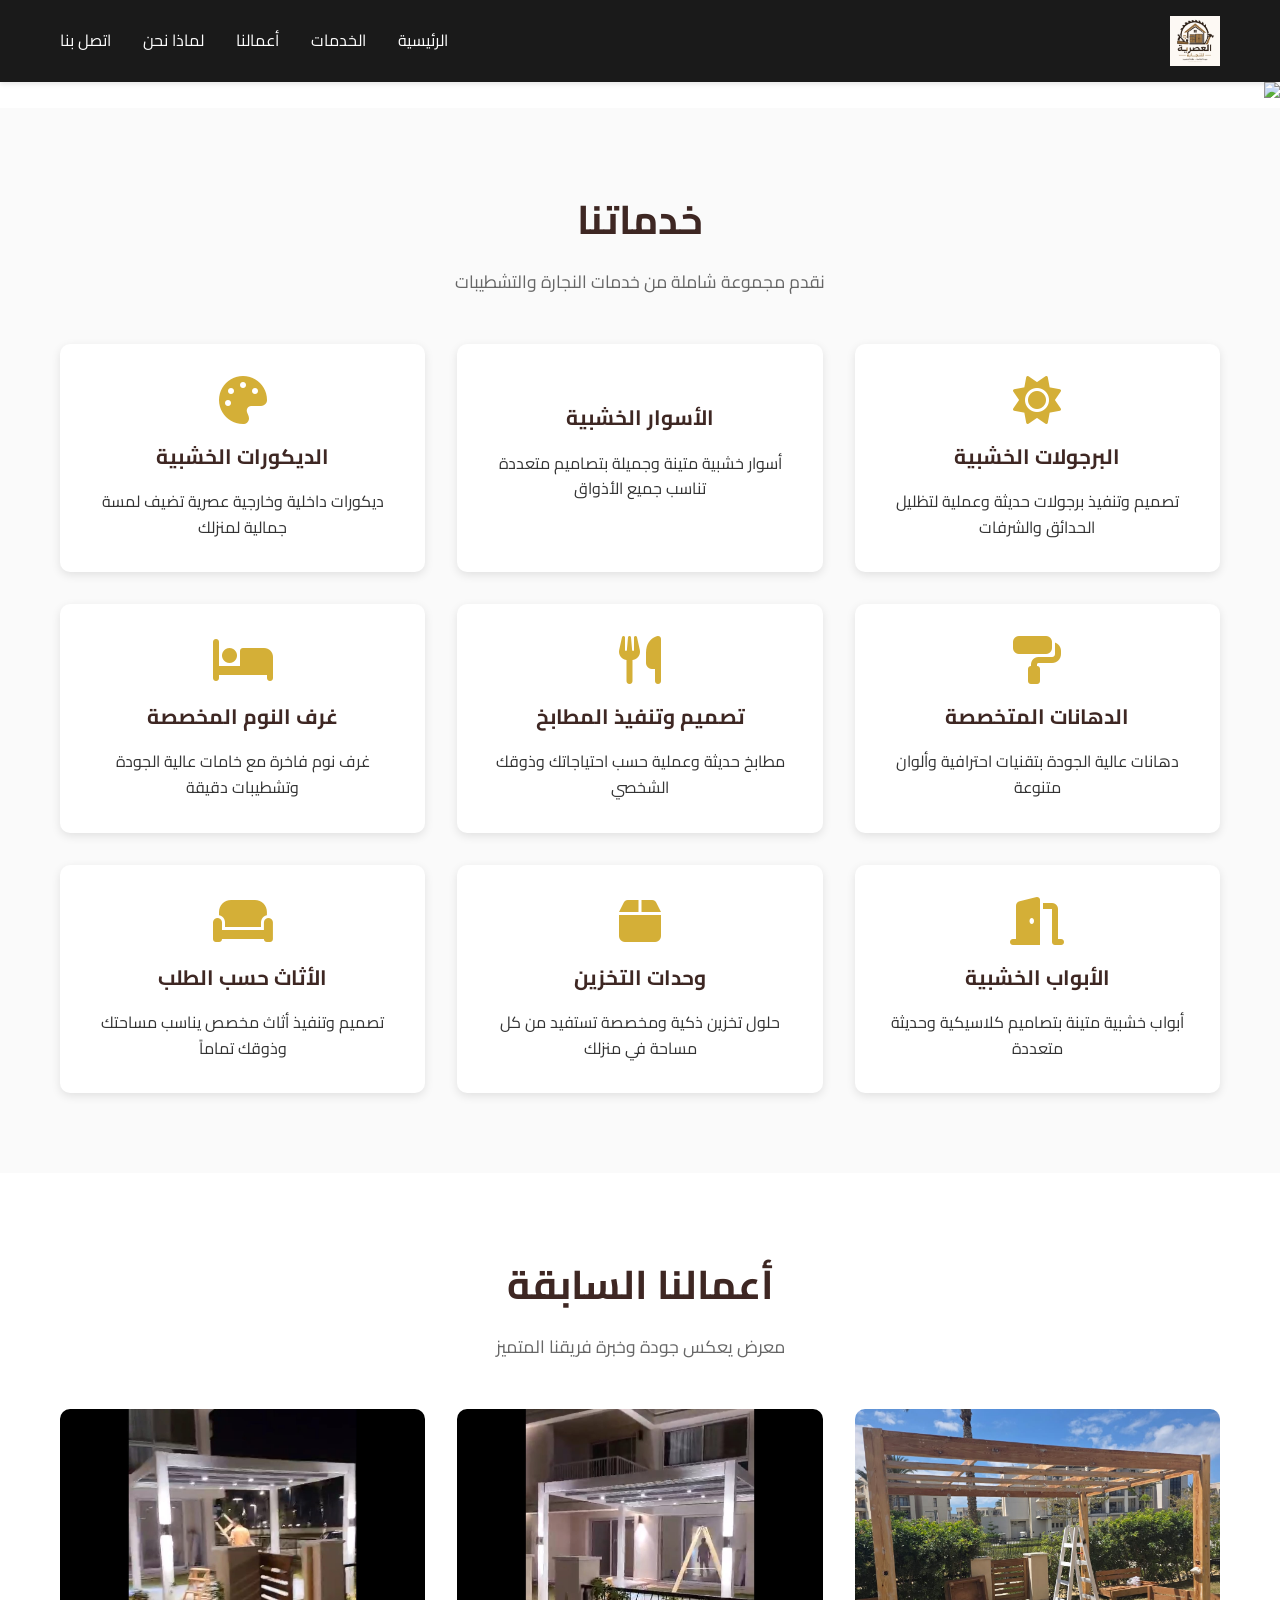
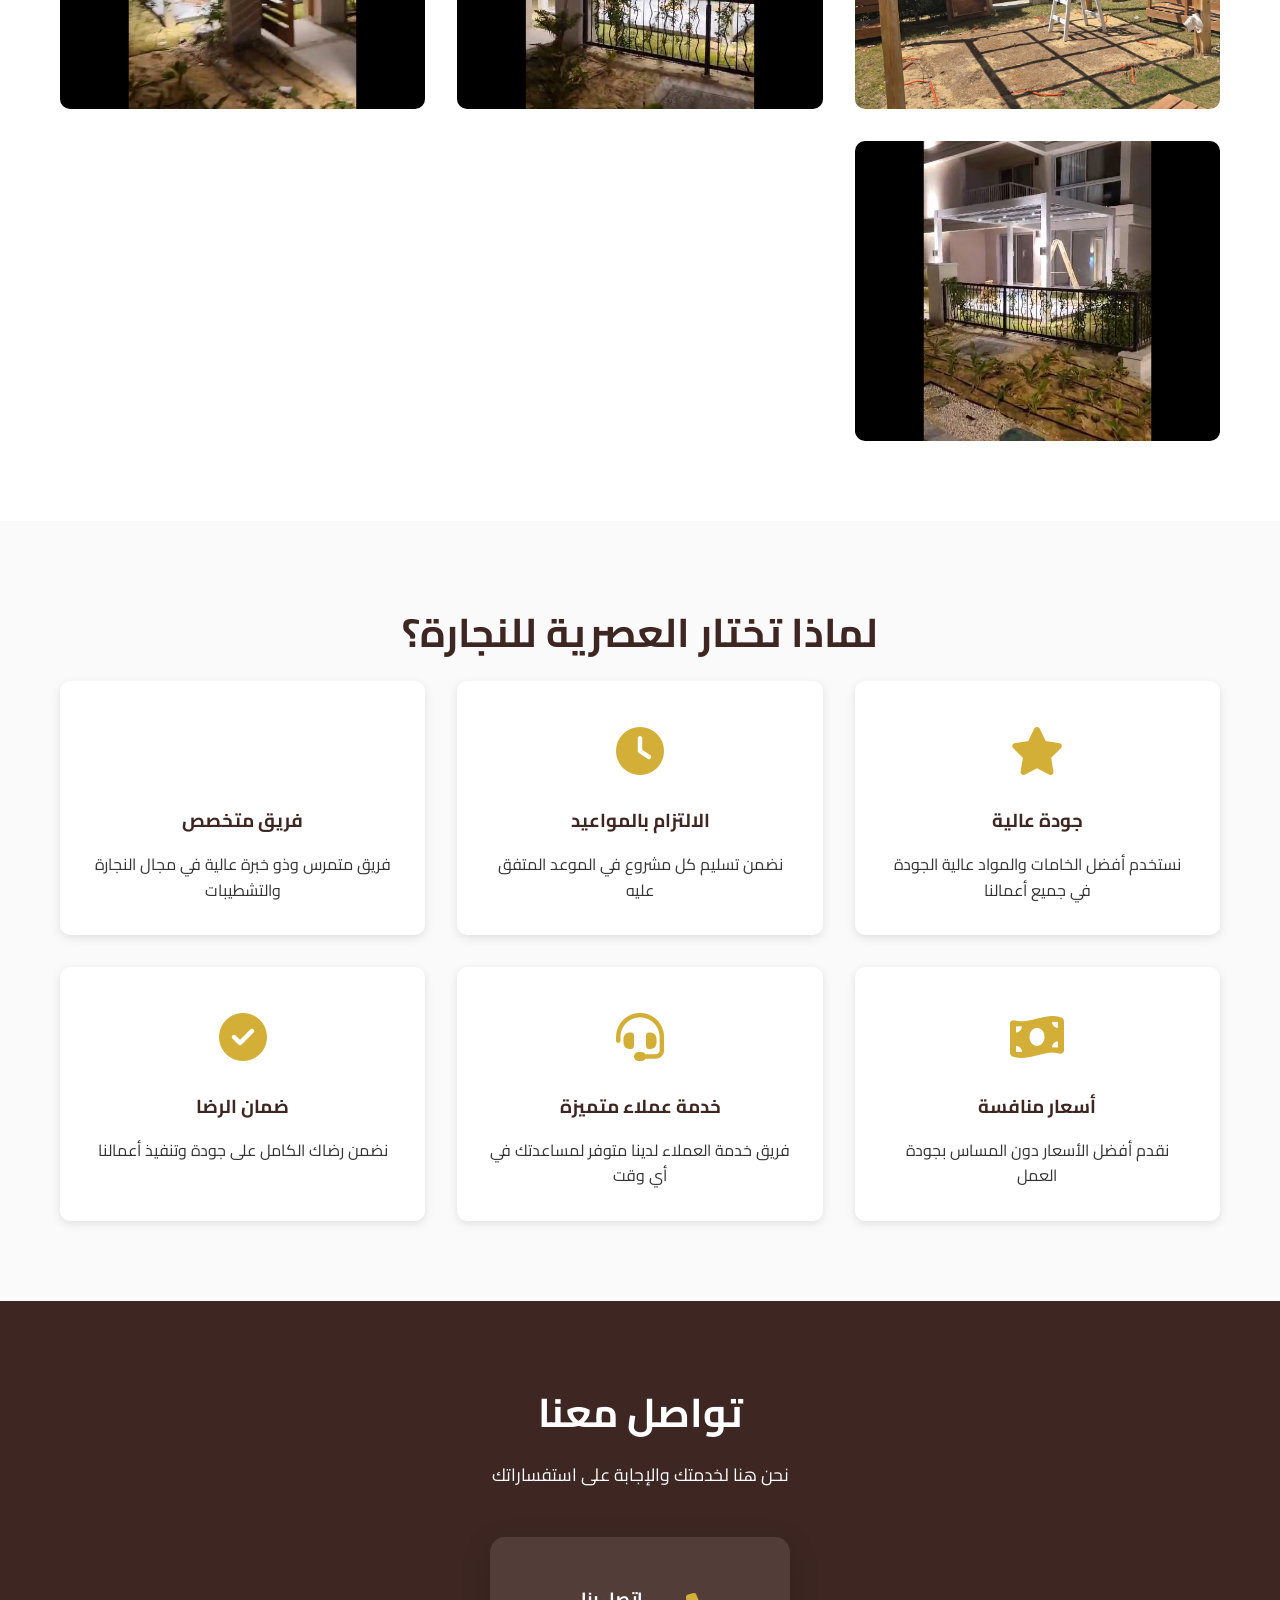
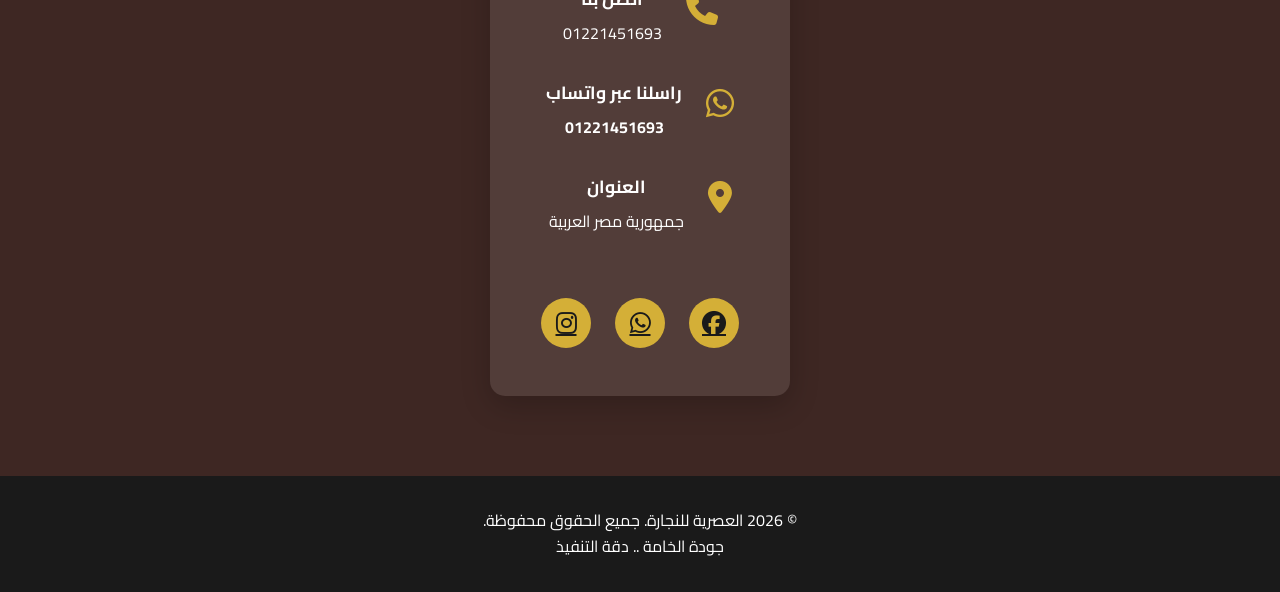
==== commit 3a5957d0: "Update hero section to use the new banner image" ====
--- a/index.html
+++ b/index.html
@@ -33,12 +33,8 @@
     </nav>
 
     <!-- Hero Section -->
-    <section id="home" class="hero">
-        <div class="hero-content">
-            <h1>العصرية للنجارة</h1>
-            <p>متخصصون في جميع أعمال وتشطيبات النجارة بأعلى مستوى من الجودة والاحترافية</p>
-            <a href="#contact" class="btn btn-primary">احصل على عرض أسعار</a>
-        </div>
+    <section id="home" class="hero" style="background: none; height: auto; padding: 0;">
+        <img src="images/banner.jpg" alt="العصرية للنجارة" style="width: 100%; height: auto; display: block;">
     </section>
 
     <!-- Services Section -->
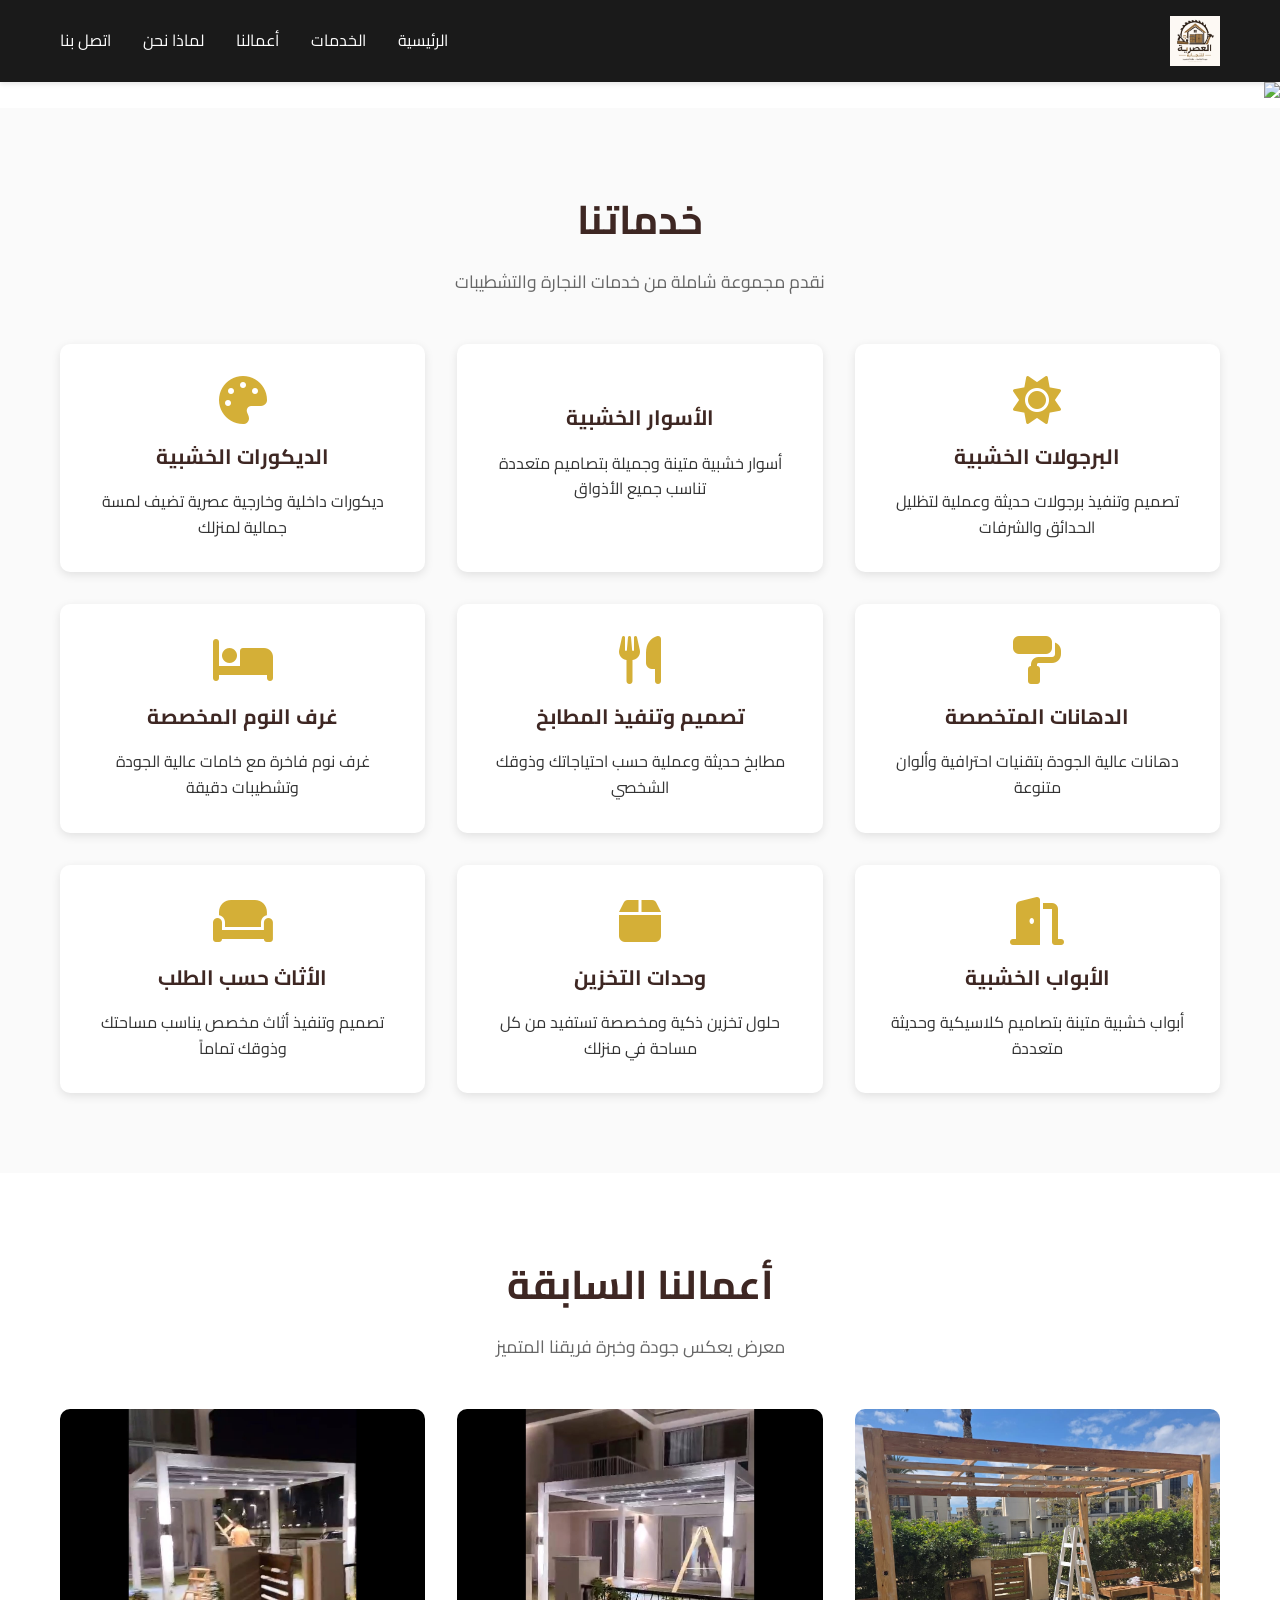
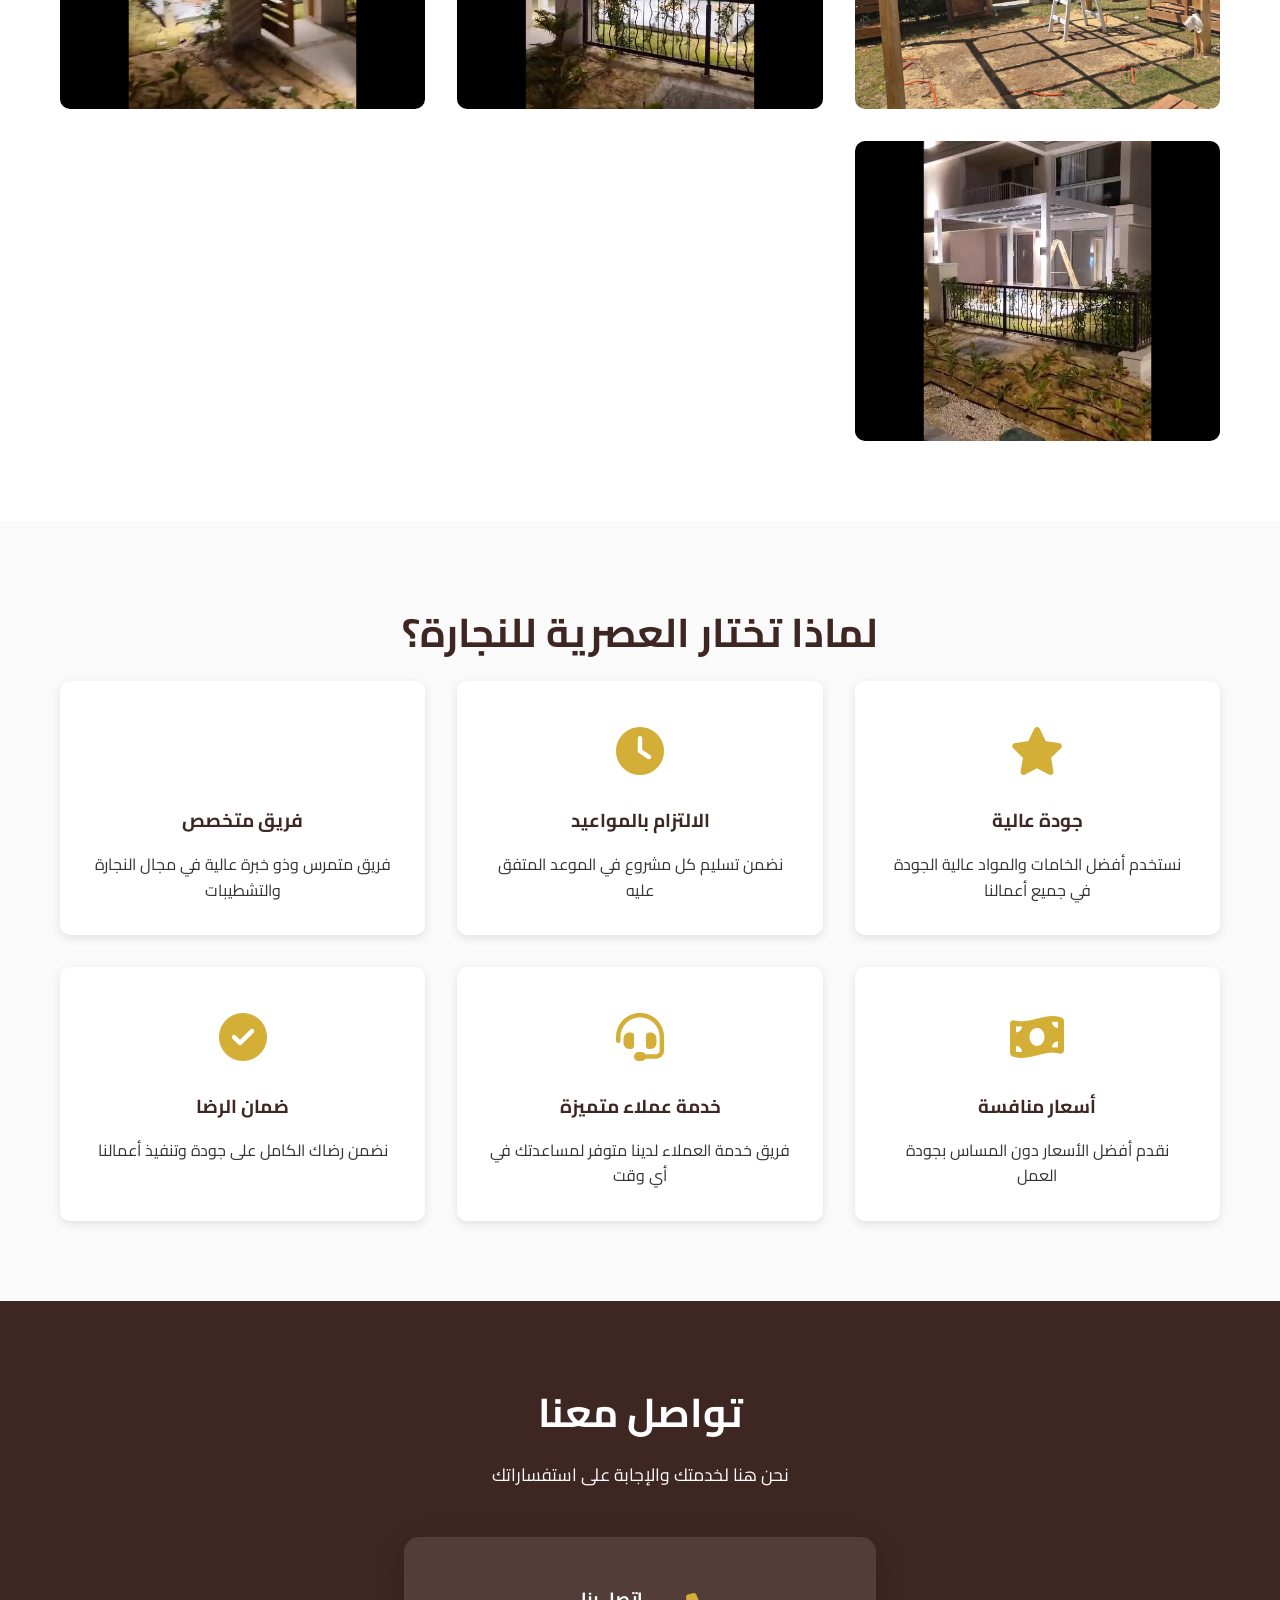
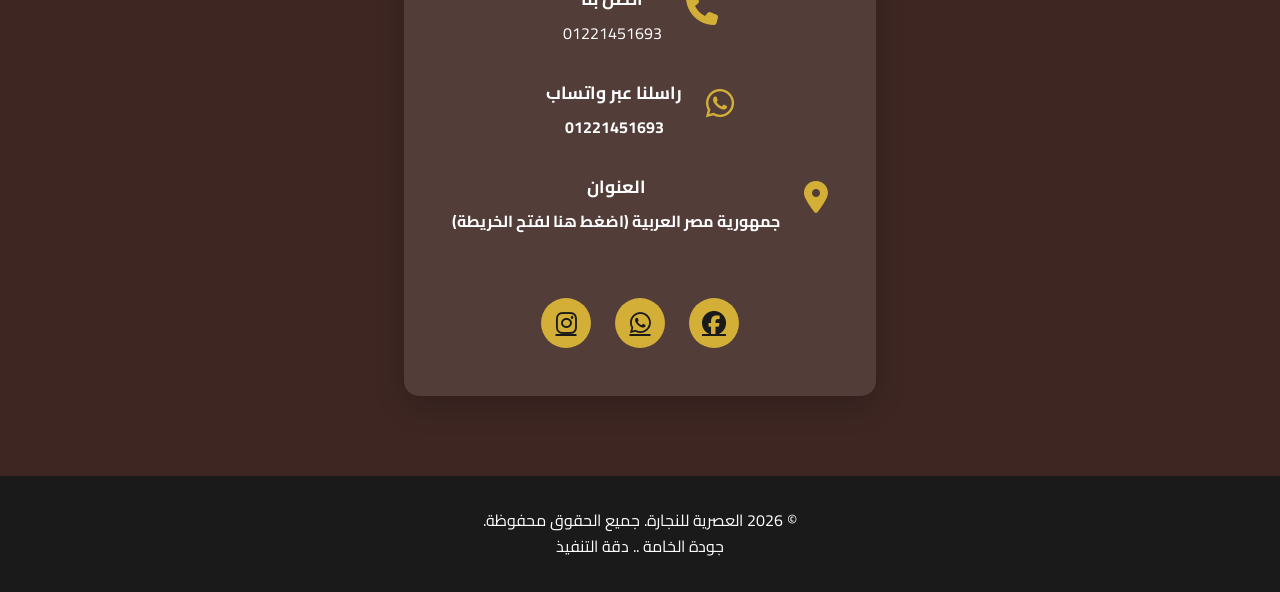
==== commit 13b45753: "Update address to use Google Maps link" ====
--- a/index.html
+++ b/index.html
@@ -224,7 +224,7 @@
                         <i class="fas fa-map-marker-alt"></i>
                         <div>
                             <h4>العنوان</h4>
-                            <p>جمهورية مصر العربية</p>
+                            <p><a href="https://www.google.com/maps/place/30%C2%B058'01.8%22N+28%C2%B044'13.6%22E/@30.9671633,28.7393004,17z/data=!3m1!4b1!4m4!3m3!8m2!3d30.9671633!4d28.7371117?hl=ar&entry=ttu" target="_blank" style="color: white; text-decoration: none; font-weight: bold;">جمهورية مصر العربية (اضغط هنا لفتح الخريطة)</a></p>
                         </div>
                     </div>
 
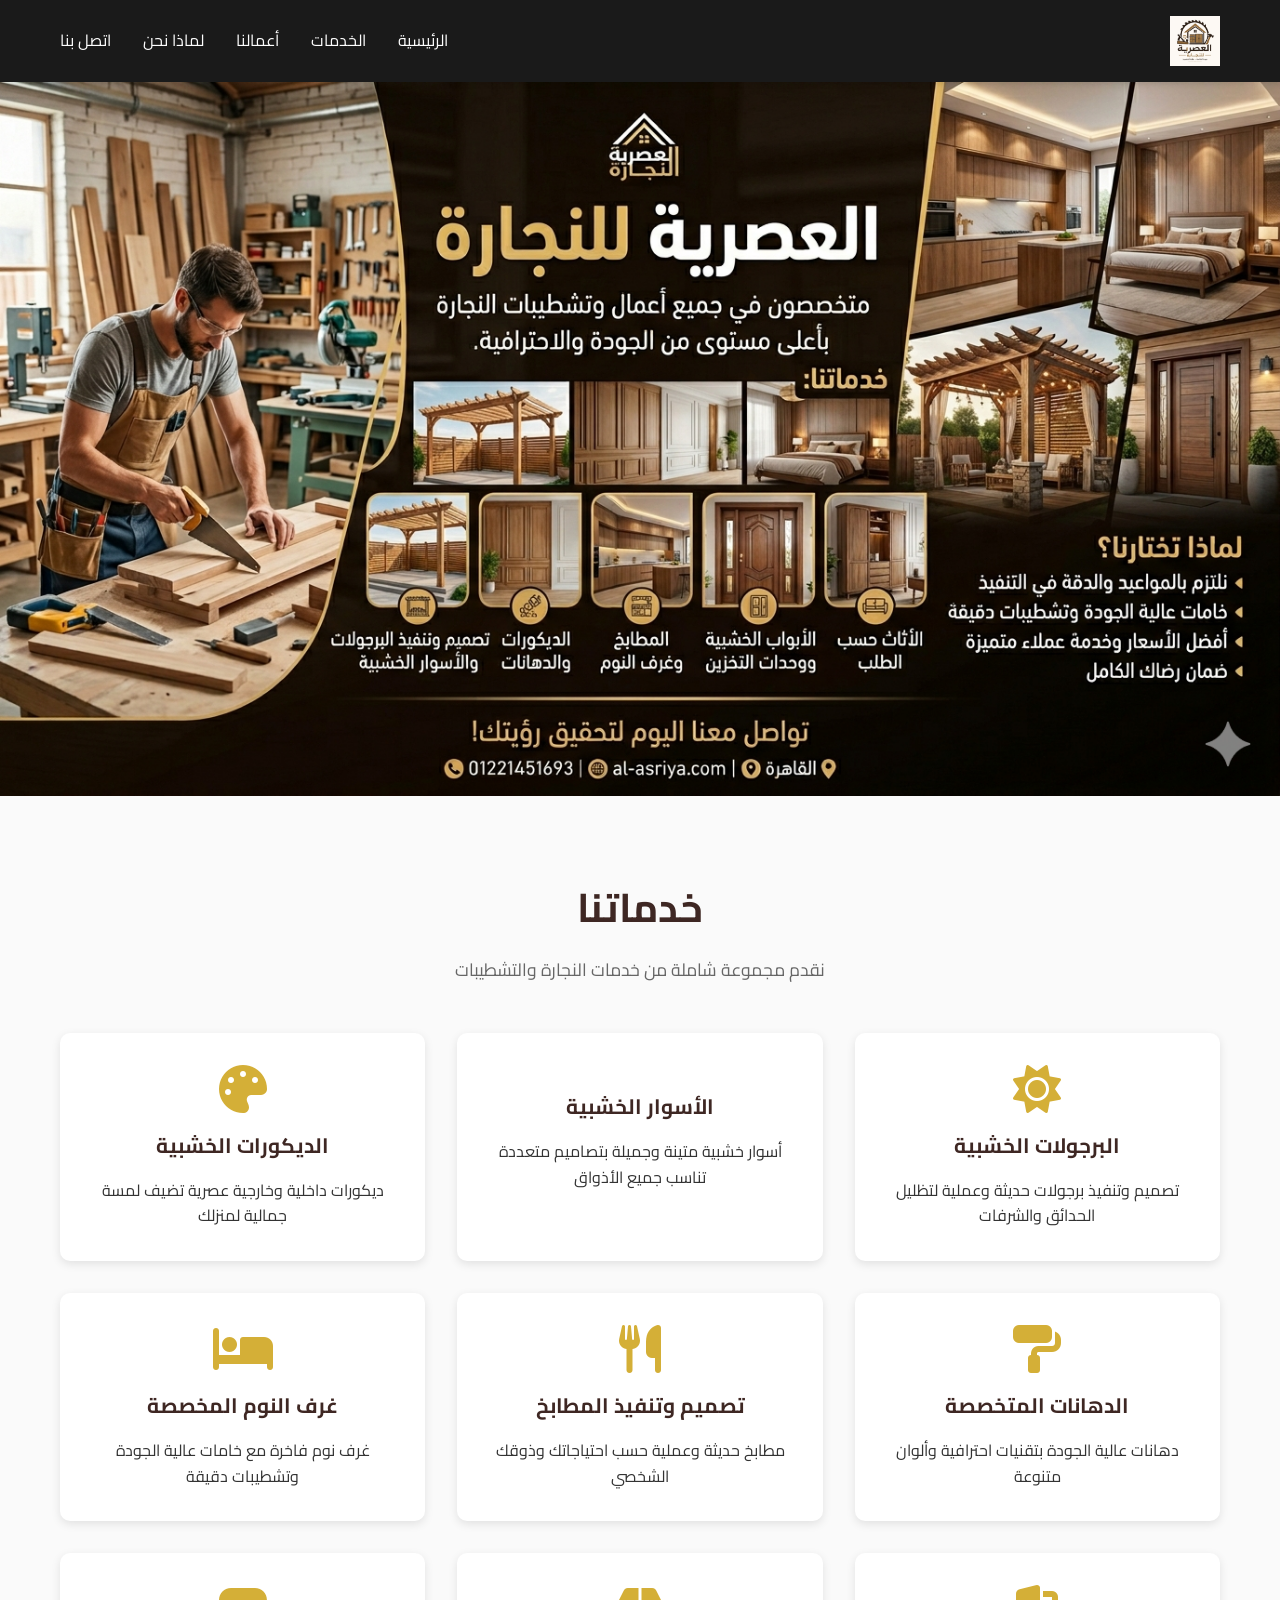
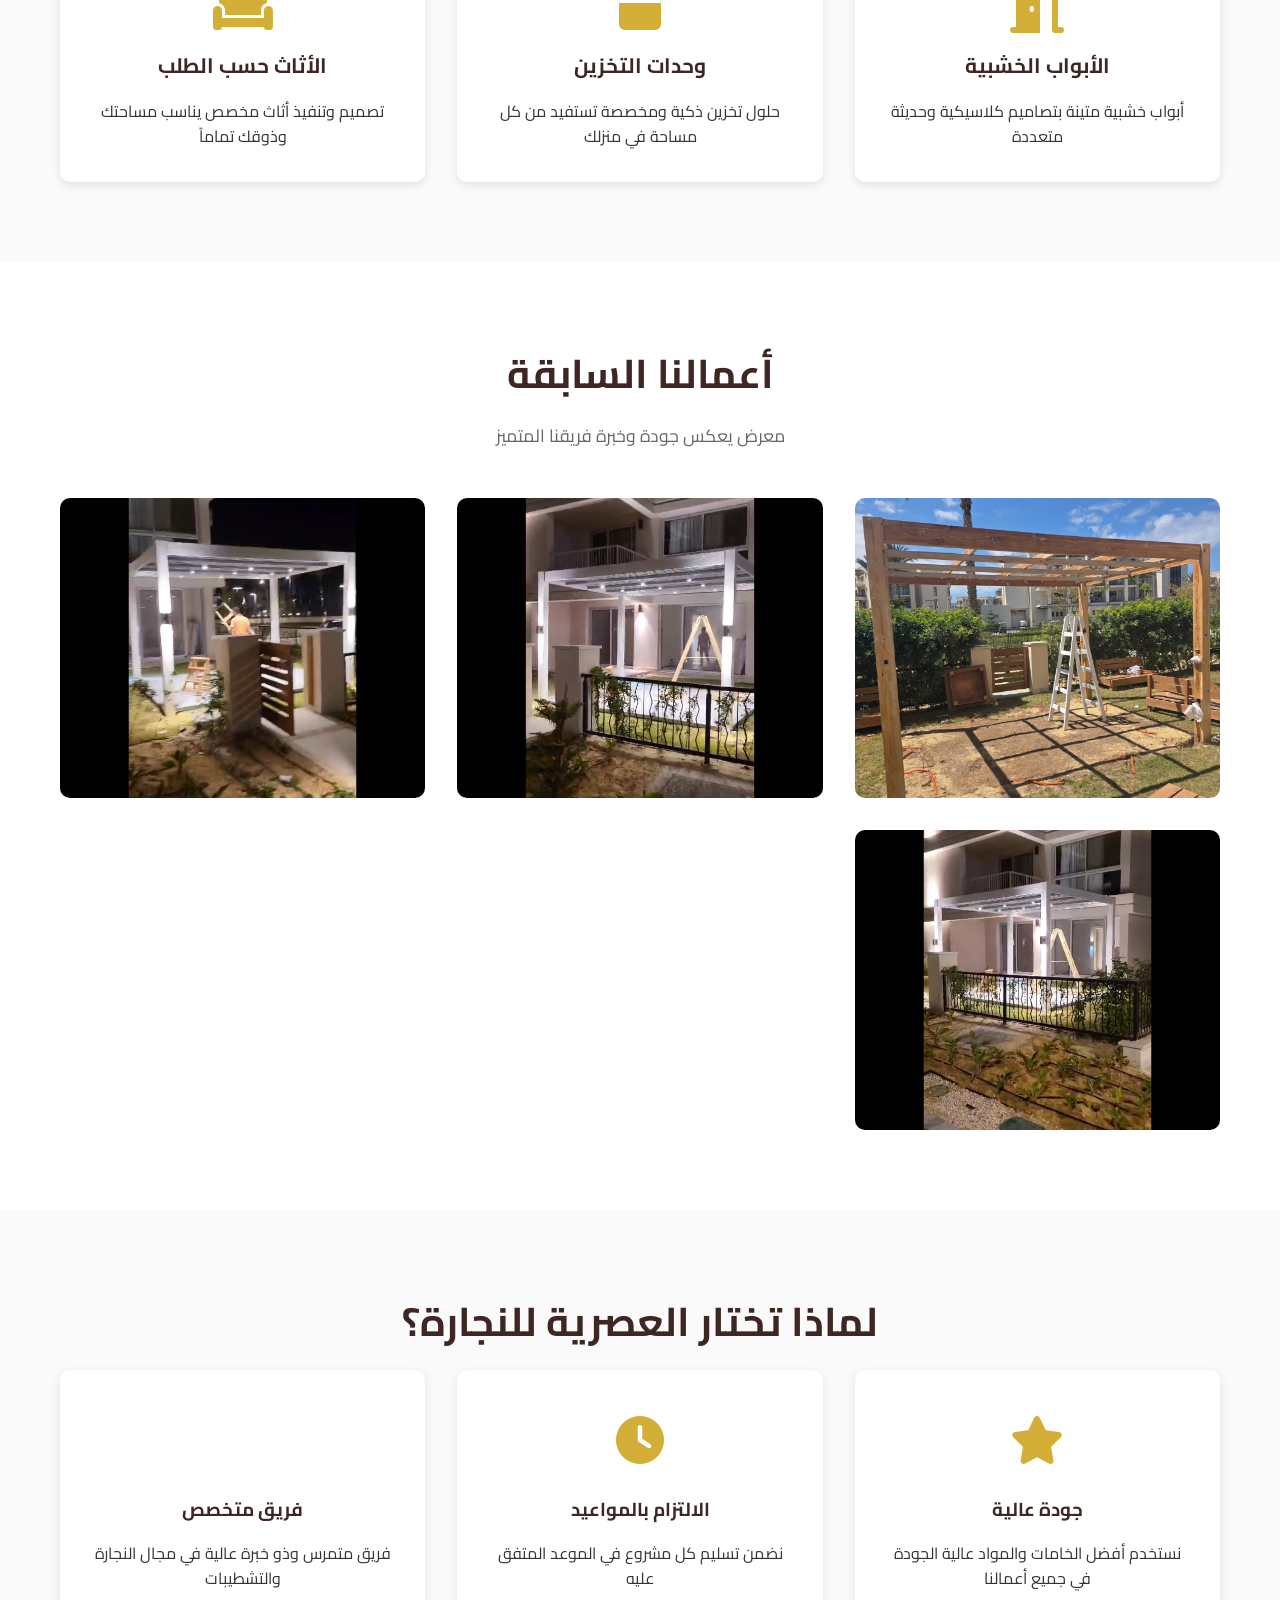
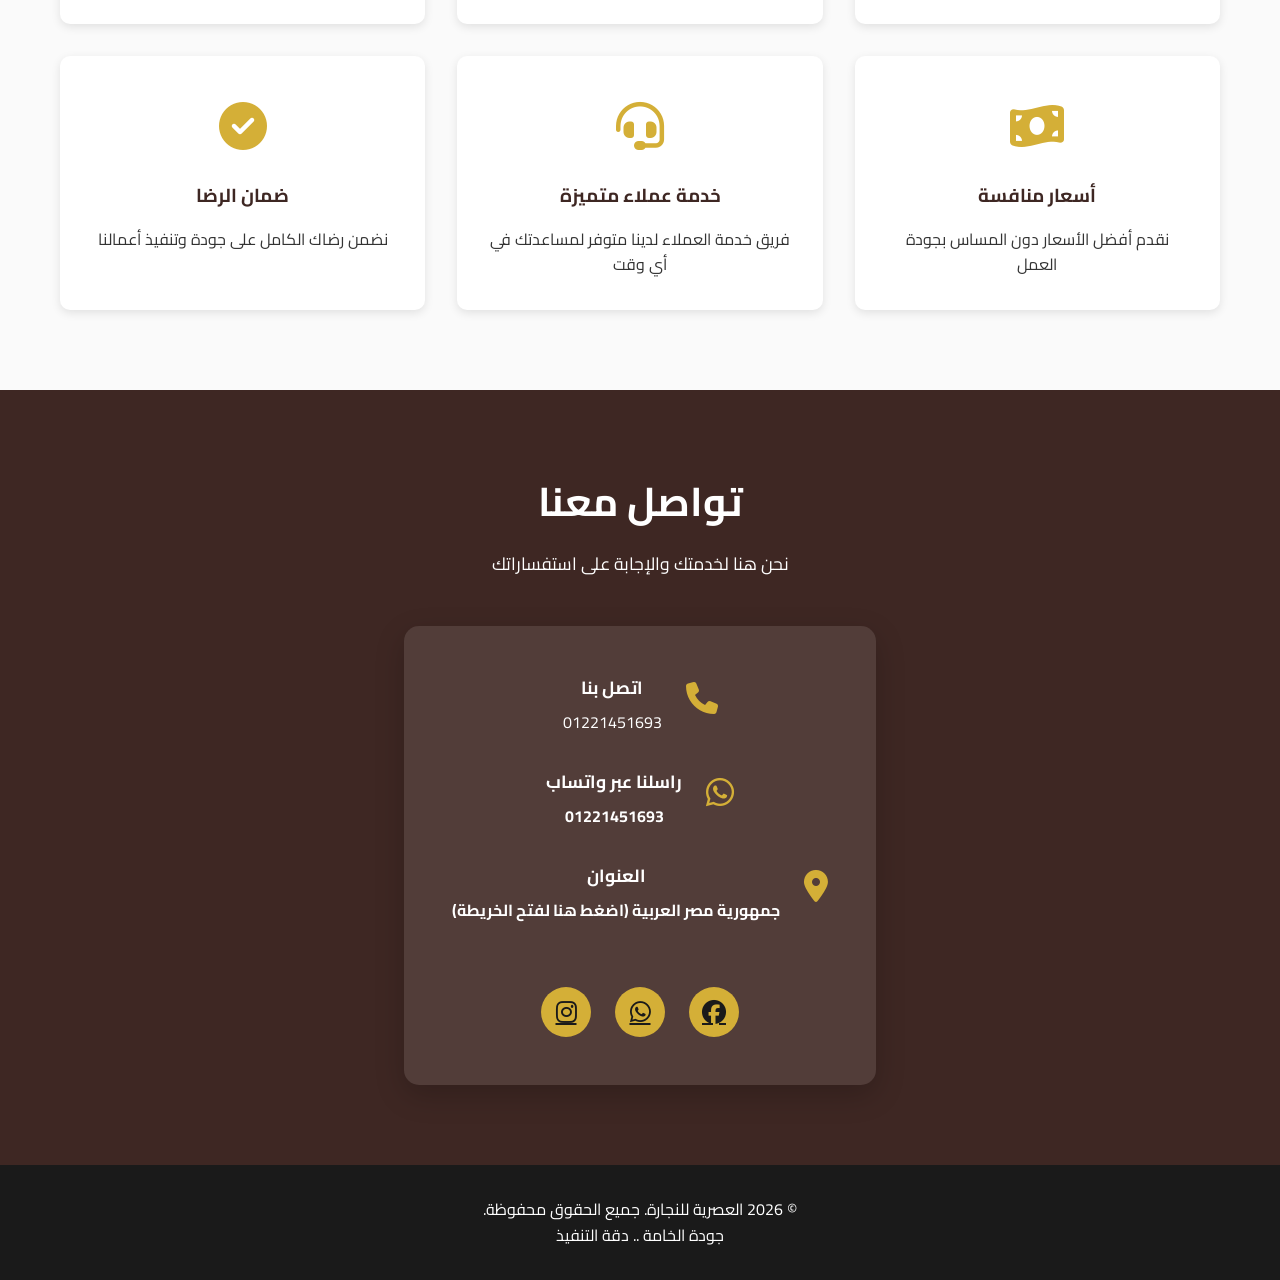
==== commit a039f3fd: "Update banner image to png" ====
--- a/index.html
+++ b/index.html
@@ -34,7 +34,7 @@
 
     <!-- Hero Section -->
     <section id="home" class="hero" style="background: none; height: auto; padding: 0;">
-        <img src="images/banner.jpg" alt="العصرية للنجارة" style="width: 100%; height: auto; display: block;">
+        <img src="images/banner.png" alt="العصرية للنجارة" style="width: 100%; height: auto; display: block;">
     </section>
 
     <!-- Services Section -->
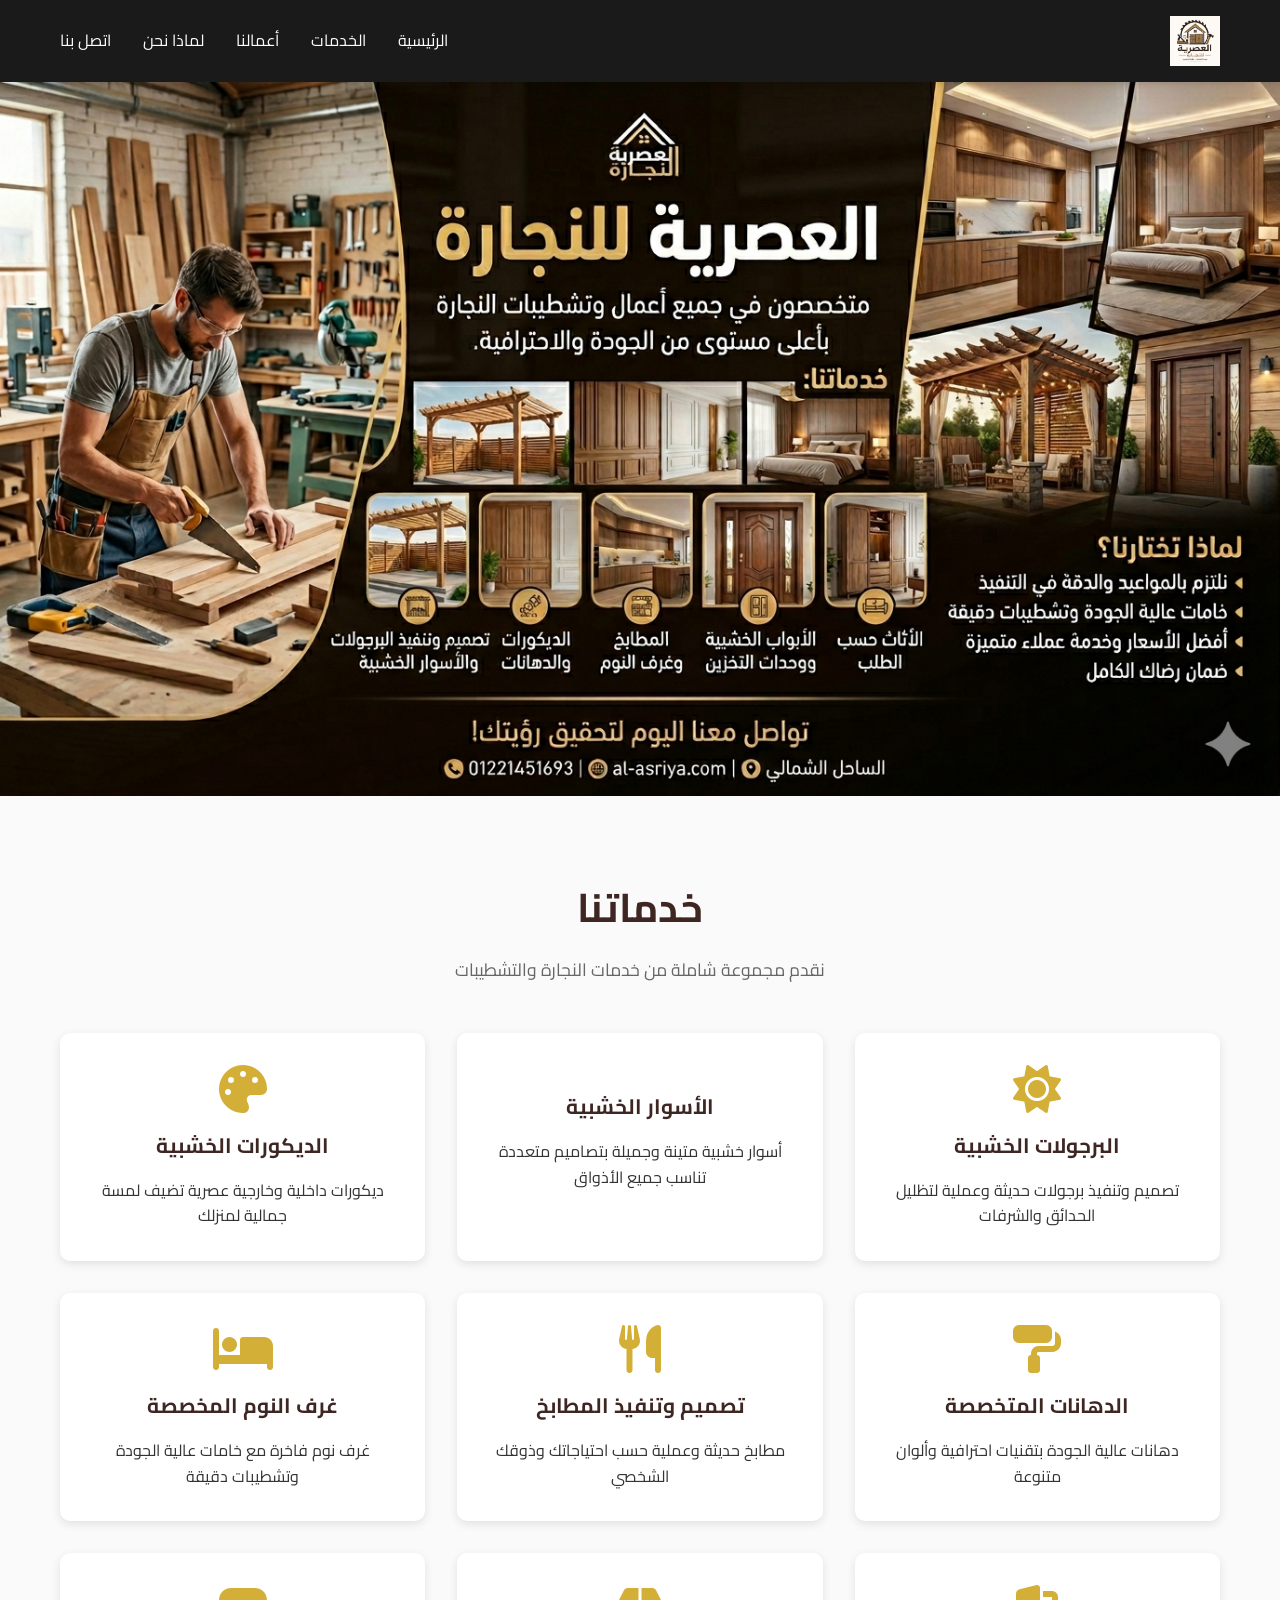
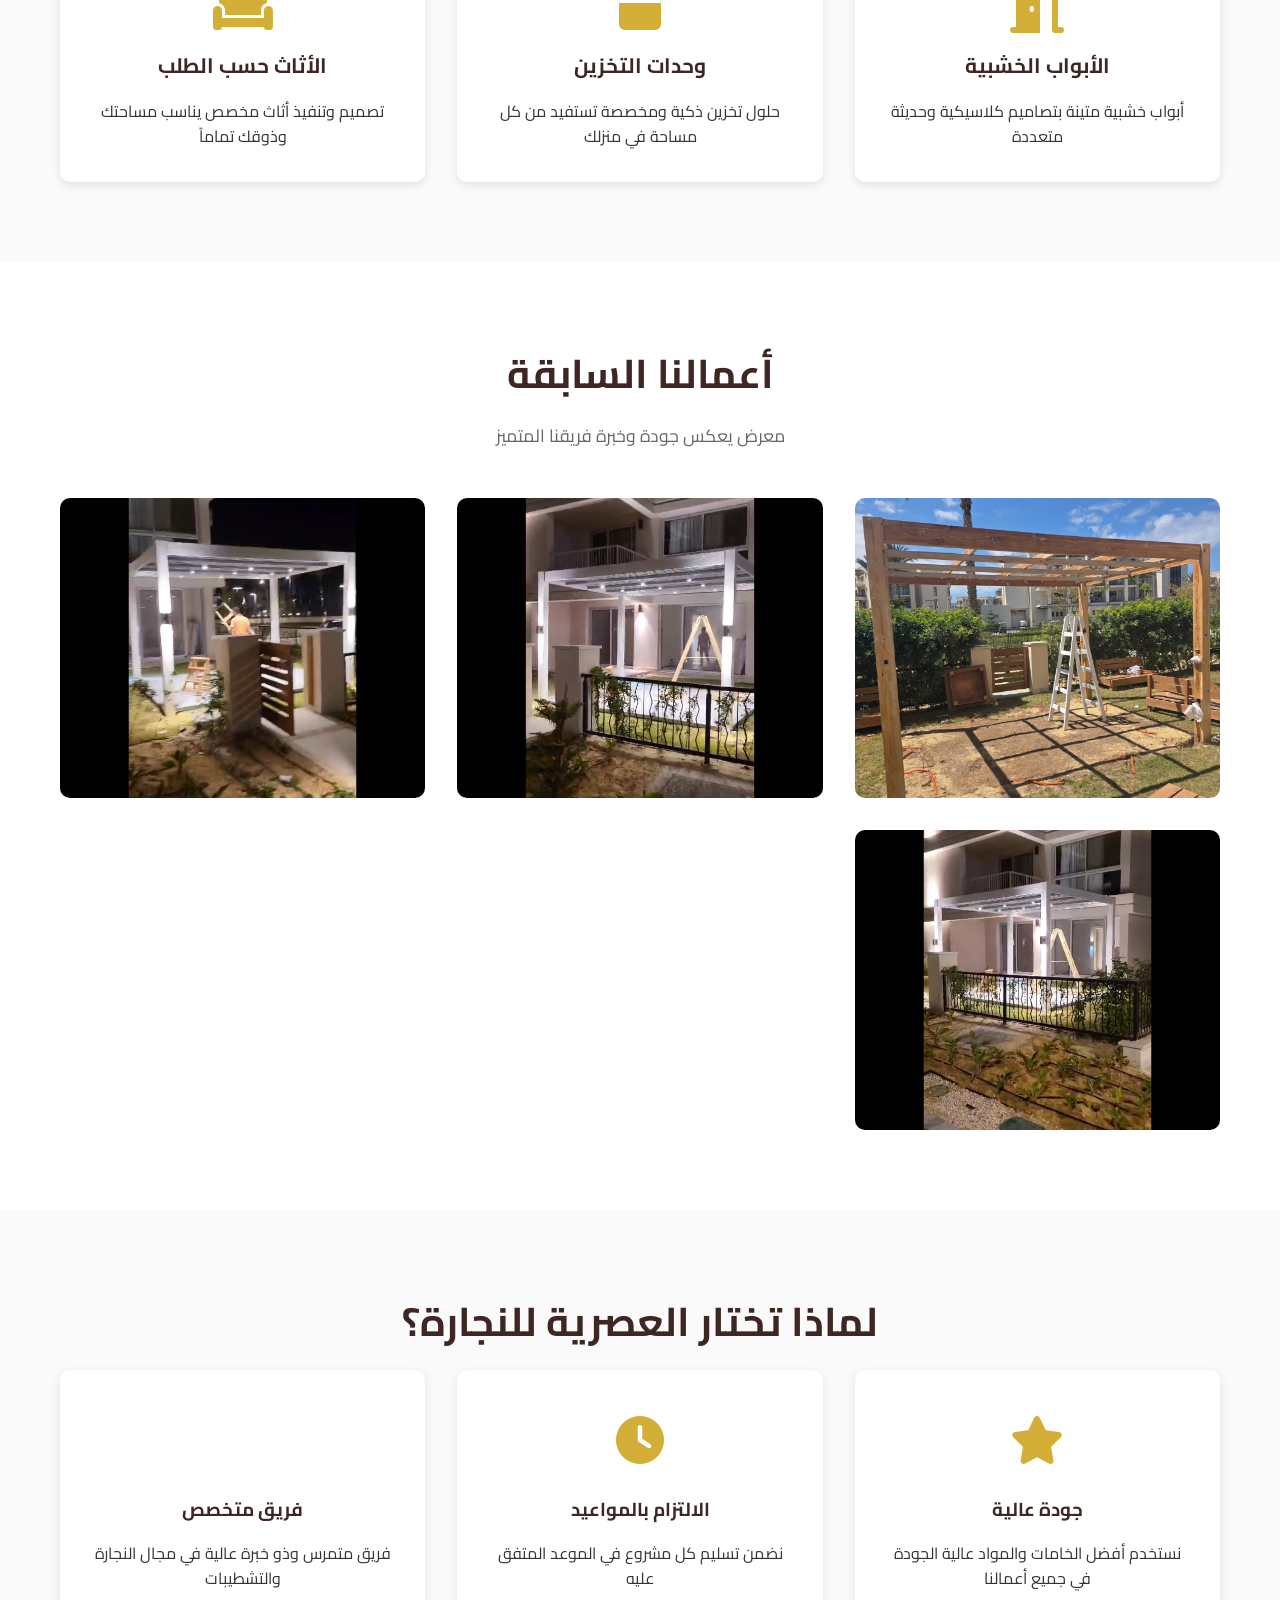
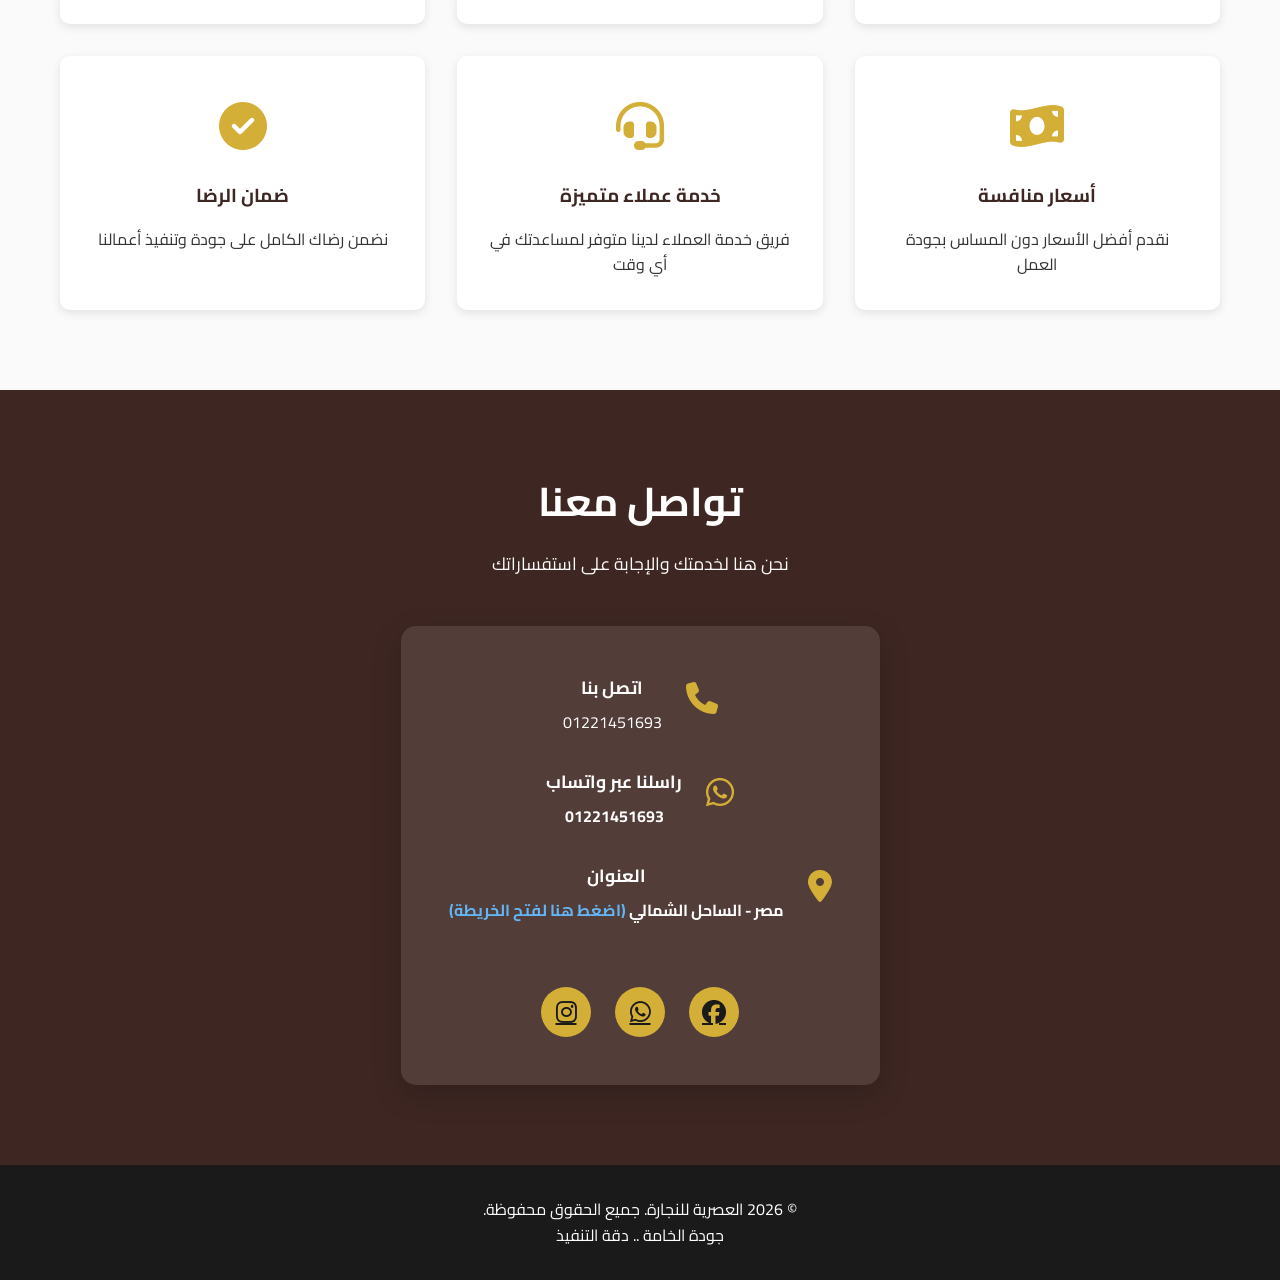
==== commit 8ae479e5: "Update address text and add light blue color to map link" ====
--- a/index.html
+++ b/index.html
@@ -224,7 +224,7 @@
                         <i class="fas fa-map-marker-alt"></i>
                         <div>
                             <h4>العنوان</h4>
-                            <p><a href="https://www.google.com/maps/place/30%C2%B058'01.8%22N+28%C2%B044'13.6%22E/@30.9671633,28.7393004,17z/data=!3m1!4b1!4m4!3m3!8m2!3d30.9671633!4d28.7371117?hl=ar&entry=ttu" target="_blank" style="color: white; text-decoration: none; font-weight: bold;">جمهورية مصر العربية (اضغط هنا لفتح الخريطة)</a></p>
+                            <p><a href="https://www.google.com/maps/place/30%C2%B058'01.8%22N+28%C2%B044'13.6%22E/@30.9671633,28.7393004,17z/data=!3m1!4b1!4m4!3m3!8m2!3d30.9671633!4d28.7371117?hl=ar&entry=ttu" target="_blank" style="color: white; text-decoration: none; font-weight: bold;">مصر - الساحل الشمالي <span style="color: #64B5F6;">(اضغط هنا لفتح الخريطة)</span></a></p>
                         </div>
                     </div>
 
